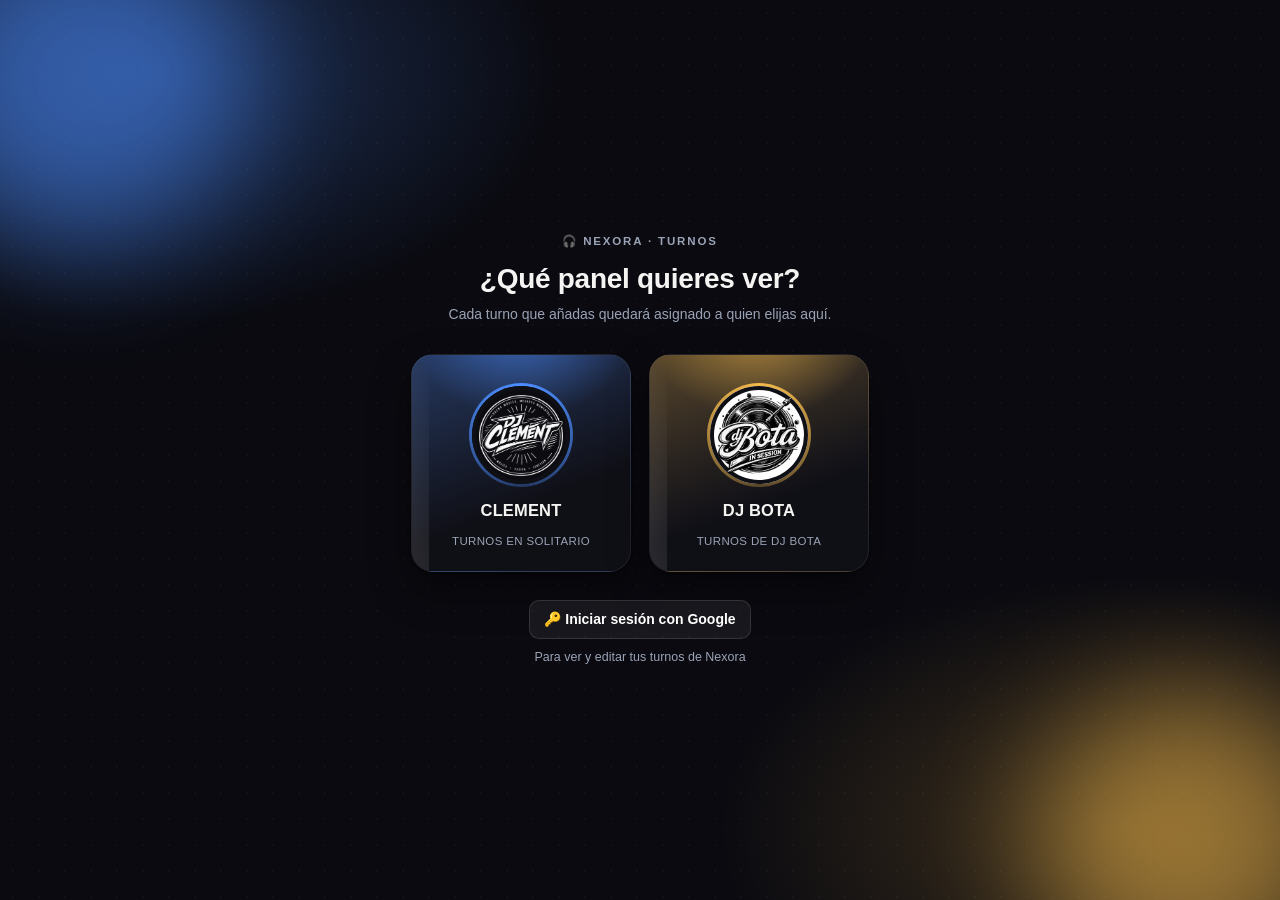
==== turnos/index.html @ 738a22ff "Añade la app de Turnos DJ (turnos/) sincronizada con Google Calendar PWA para Clement y DJ Bota que " ====
<!DOCTYPE html>
<html lang="es">
<head>
<meta charset="UTF-8">
<meta name="viewport" content="width=device-width, initial-scale=1, viewport-fit=cover">
<meta name="theme-color" content="#F5F4F1" media="(prefers-color-scheme: light)">
<meta name="theme-color" content="#0B0B10" media="(prefers-color-scheme: dark)">
<meta name="mobile-web-app-capable" content="yes">
<meta name="apple-mobile-web-app-capable" content="yes">
<meta name="apple-mobile-web-app-status-bar-style" content="default">
<meta name="apple-mobile-web-app-title" content="Turnos DJ">
<meta name="description" content="Turnos, cachés e ingresos de Clement y DJ Bota, sincronizados con Google Calendar.">
<title>Turnos DJ</title>
<link rel="manifest" href="manifest.webmanifest">
<link rel="icon" type="image/png" sizes="192x192" href="icon-192.png">
<link rel="apple-touch-icon" href="apple-touch-icon.png">
<link rel="stylesheet" href="app.css">
<script src="https://accounts.google.com/gsi/client" async defer></script>
</head>
<body>

<!-- Pantalla de selección de panel -->
<div id="selector">
  <div class="blob a"></div><div class="blob b"></div>
  <div class="sel-box">
    <div class="eb">🎧 NEXORA · TURNOS</div>
    <h1>¿Qué panel quieres ver?</h1>
    <p>Cada turno que añadas quedará asignado a quien elijas aquí.</p>
    <div class="owners">
      <button class="owner" style="--oc:#4C8DFF" data-act="own" data-own="Clement">
        <span class="ring"><span class="in c"><img src="img/clement.png" alt="Logo DJ Clement"></span></span>
        <span class="nm">CLEMENT</span><span class="ro">Turnos en solitario</span>
      </button>
      <button class="owner" style="--oc:#F2B84B" data-act="own" data-own="DJ Bota">
        <span class="ring"><span class="in b"><img src="img/bota.png" alt="Logo DJ Bota"></span></span>
        <span class="nm">DJ BOTA</span><span class="ro">Turnos de DJ Bota</span>
      </button>
    </div>
    <div class="sel-foot" id="selFoot"></div>
  </div>
</div>

<!-- Panel -->
<div id="app"><div id="view"></div></div>
<button class="fab hidden" id="fab" data-act="add">＋ Añadir turno</button>

<!-- Formulario de turno -->
<div class="overlay" id="modal">
  <div class="modal">
    <h3 id="mTitle">Nuevo turno</h3>
    <p class="ms" id="mSub"></p>
    <form id="form" autocomplete="off">
      <div class="f"><label for="f_title">Título (el que verás en el calendario)</label><input id="f_title" required placeholder="DJ Torralba"></div>
      <div class="f"><label for="f_dj">DJ / pertenece a</label>
        <select id="f_dj"><option value="Clement">CLEMENT</option><option value="DJ Bota">DJ BOTA</option><option value="Two Generation's">TWO GENERATION'S (aparece en los dos)</option></select></div>
      <div class="r2">
        <div class="f"><label for="f_lugar">Lugar (ciudad/pueblo)</label><input id="f_lugar" required placeholder="Torralba"></div>
        <div class="f"><label for="f_local">Local / sala</label><input id="f_local" required placeholder="Sala Euforia"></div>
      </div>
      <div class="r2">
        <div class="f"><label for="f_date">Fecha</label><input id="f_date" type="date" required></div>
        <div class="f"><label for="f_cache">Caché (€)</label><input id="f_cache" type="number" min="0" step="any" inputmode="decimal" required placeholder="200"></div>
      </div>
      <div class="r2">
        <div class="f"><label for="f_start">Hora inicio</label><input id="f_start" type="time" required></div>
        <div class="f"><label for="f_end">Hora fin</label><input id="f_end" type="time" required></div>
      </div>
      <div class="f"><label for="f_llevar">Qué llevar</label><input id="f_llevar" placeholder="Cascos y USB"></div>
      <div class="ferr" id="ferr"></div>
      <div class="mact">
        <button type="button" class="btn" data-act="closeModal">Cancelar</button>
        <button type="submit" class="btn primary" id="fSave">Guardar turno</button>
      </div>
    </form>
  </div>
</div>

<!-- Hojas (ajustes / elegir calendario) -->
<div class="overlay" id="sheet"><div class="modal" id="sheetBody"></div></div>

<div id="toast"></div>
<script src="app.js"></script>
</body>
</html>
---- turnos/app.css ----
/* Turnos DJ — estilos */
:root{
  --bg:#F5F4F1; --card:#FFFFFF; --card2:#FAF9F6; --text:#1B1A18; --text2:#6E6A61; --text3:#A09B90;
  --sep:#E4E1DA; --shadow:0 1px 2px rgba(20,18,14,.05),0 8px 24px rgba(20,18,14,.06);
  --clement:#2563EB; --bota:#B4790F; --tg:#1E8A6E;
  --accent:#2563EB; --accent-ink:#fff;
  --money:#B4790F; --money-bg:#FBF1DD; --danger:#C4432F; --ok:#1E8A6E;
  --nav:rgba(245,244,241,.85);
  --r:18px; --r-sm:12px;
  --safe-t:env(safe-area-inset-top,0px); --safe-b:env(safe-area-inset-bottom,0px);
  --font:-apple-system,BlinkMacSystemFont,"SF Pro Text","Segoe UI",Inter,Roboto,"Helvetica Neue",Arial,sans-serif;
  --font-d:-apple-system,BlinkMacSystemFont,"SF Pro Display","Segoe UI",Inter,Roboto,"Helvetica Neue",Arial,sans-serif;
  color-scheme:light;
}
@media (prefers-color-scheme:dark){
  :root{
    --bg:#0B0B10; --card:#15151D; --card2:#1B1B25; --text:#F1EFEE; --text2:#9591A6; --text3:#6C6A78;
    --sep:#2A2A36; --shadow:0 1px 2px rgba(0,0,0,.4),0 12px 32px rgba(0,0,0,.45);
    --clement:#4C8DFF; --bota:#F2B84B; --tg:#4FD6A8;
    --accent:#4C8DFF; --accent-ink:#0B0B10;
    --money:#F2B84B; --money-bg:#2A230F; --danger:#F0685A; --ok:#4FD6A8;
    --nav:rgba(11,11,16,.85); color-scheme:dark;
  }
}
*{box-sizing:border-box;-webkit-tap-highlight-color:transparent}
html,body{margin:0;background:var(--bg);color:var(--text);font-family:var(--font);font-size:16px;line-height:1.35;-webkit-font-smoothing:antialiased;-webkit-text-size-adjust:100%}
body{min-height:100vh;min-height:100dvh;overscroll-behavior-y:none}
button{font:inherit;color:inherit;border:0;background:none;padding:0;cursor:pointer}
input,select,textarea{font:inherit;color:var(--text)}
h1,h2,h3,h4{font-family:var(--font-d);margin:0}
.hidden{display:none!important}
:focus-visible{outline:2px solid var(--accent);outline-offset:2px}

#app{max-width:760px;margin:0 auto;padding:calc(var(--safe-t) + 16px) 16px calc(120px + var(--safe-b))}
.view{animation:viewIn .3s cubic-bezier(.2,.8,.2,1)}
@keyframes viewIn{from{opacity:0;transform:translateY(8px)}to{opacity:1;transform:none}}

/* ───── Cabecera ───── */
.head{display:flex;align-items:flex-start;justify-content:space-between;gap:12px;flex-wrap:wrap;margin:4px 0 20px}
.head .ttl{display:flex;align-items:center;gap:12px;min-width:0}
.head .badge{width:44px;height:44px;border-radius:50%;flex:none;overflow:hidden;display:flex;align-items:center;justify-content:center;
  border:2px solid var(--accent);padding:4px;background:#fff}
.head .badge.clement{background:#0B0B10}
.head .badge img{width:100%;height:100%;object-fit:contain}
.head h1{font-size:26px;font-weight:800;letter-spacing:-.4px;line-height:1.1}
.head .sub{font-size:13px;color:var(--text2);margin-top:2px}
.head .tools{display:flex;align-items:center;gap:8px;flex-wrap:wrap}
.pill{display:inline-flex;align-items:center;gap:8px;background:var(--card);border:1px solid var(--sep);border-radius:999px;padding:7px 13px;font-size:13px;color:var(--text2);box-shadow:var(--shadow);white-space:nowrap}
.pill.btn{cursor:pointer;color:var(--text);font-weight:600}
.pill.btn:hover{border-color:var(--accent)}
.dot{width:8px;height:8px;border-radius:50%;background:var(--text3);flex:none}
[data-s=ok] .dot{background:var(--ok)}
[data-s=syncing] .dot,[data-s=pending] .dot{background:var(--money);animation:pulse 1s ease-in-out infinite}
[data-s=error] .dot,[data-s=reauth] .dot,[data-s=nocal] .dot{background:var(--danger)}
@keyframes pulse{50%{opacity:.3}}

/* ───── Aviso de conexión ───── */
.connect{display:flex;align-items:center;justify-content:space-between;gap:14px;flex-wrap:wrap;background:var(--card);border:1px dashed var(--accent);border-radius:var(--r);padding:16px 18px;margin-bottom:20px}
.connect b{display:block;font-size:15px;margin-bottom:2px}
.connect span{font-size:13px;color:var(--text2)}
.warn{background:var(--money-bg);color:var(--money);border-radius:var(--r-sm);padding:10px 14px;font-size:13px;margin-bottom:16px}

/* ───── Botones ───── */
.btn{border:1px solid var(--sep);background:var(--card2);color:var(--text);padding:9px 14px;border-radius:10px;font-size:14px;font-weight:600}
.btn:hover{border-color:var(--accent)}
.btn.primary{background:var(--accent);color:var(--accent-ink);border-color:var(--accent)}
.btn.primary:hover{filter:brightness(1.06)}
.btn.small{padding:6px 10px;font-size:12.5px}
.btn.icon{padding:8px 10px}
.btn.danger:hover{border-color:var(--danger);color:var(--danger)}
.btn:disabled{opacity:.5;cursor:default}
.fab{position:fixed;right:max(18px,calc(50% - 362px));bottom:calc(20px + var(--safe-b));background:var(--accent);color:var(--accent-ink);border-radius:999px;padding:14px 20px;font-size:15px;font-weight:700;box-shadow:0 10px 24px color-mix(in srgb,var(--accent) 45%,transparent);display:flex;align-items:center;gap:8px;z-index:20}

/* ───── Estadísticas ───── */
.stats{display:grid;grid-template-columns:repeat(3,1fr);gap:10px;margin-bottom:20px}
@media (max-width:560px){.stats{grid-template-columns:repeat(2,1fr)}}
.stat{background:var(--card);border:1px solid var(--sep);border-radius:var(--r);padding:14px 15px;box-shadow:var(--shadow)}
.stat .l{font-size:12.5px;color:var(--text2);margin-bottom:5px}
.stat .v{font-size:22px;font-weight:800;font-family:var(--font-d);letter-spacing:-.3px}
.stat.money .v{color:var(--money)}

/* ───── Próximo turno ───── */
.hero{position:relative;overflow:hidden;background:var(--card2);border:1px solid var(--sep);border-radius:20px;padding:18px 20px;margin-bottom:8px;box-shadow:var(--shadow)}
.hero::before{content:"";position:absolute;inset:0;background:radial-gradient(520px 180px at 92% -25%,color-mix(in srgb,var(--accent) 24%,transparent),transparent 62%);pointer-events:none}
.hero>*{position:relative}
.hero .eyebrow{font-size:12px;font-weight:700;letter-spacing:.06em;color:var(--text2);margin-bottom:6px}
.hero h2{font-size:21px;margin-bottom:10px}
.hero .meta{display:flex;flex-wrap:wrap;gap:8px 14px;font-size:14px;color:var(--text2)}
.hero .meta b{color:var(--text)}
.hero.empty{color:var(--text2);font-size:14px}

/* ───── Secciones ───── */
.sec{display:flex;align-items:center;justify-content:space-between;margin:26px 2px 10px}
.sec h3{font-size:14px;font-weight:700;color:var(--text2)}
.sec .n{font-size:13px;color:var(--text3)}
.empty-box{text-align:center;padding:28px 18px;color:var(--text2);font-size:14px;background:var(--card);border:1px dashed var(--sep);border-radius:var(--r)}

/* ───── Tarjeta de turno ───── */
.turno{display:flex;gap:14px;align-items:flex-start;justify-content:space-between;flex-wrap:wrap;background:var(--card);border:1px solid var(--sep);border-radius:var(--r);padding:14px 15px;margin-bottom:9px;box-shadow:var(--shadow)}
.turno.past{opacity:.62}
.turno.sm{padding:11px 12px;margin-bottom:7px}
.turno .l{display:flex;gap:13px;min-width:0;flex:1}
.date{flex:none;width:56px;text-align:center;background:var(--card2);border:1px solid var(--sep);border-radius:11px;padding:6px 3px}
.date .w{font-size:10.5px;color:var(--text2);text-transform:uppercase;letter-spacing:.04em}
.date .d{font-size:19px;font-weight:800;font-family:var(--font-d);line-height:1.1}
.date .m{font-size:10.5px;color:var(--text2);text-transform:uppercase}
.turno h4{font-size:15.5px;font-weight:700;margin-bottom:2px}
.turno .where{font-size:13.5px;color:var(--text2);margin-bottom:6px}
.chips{display:flex;flex-wrap:wrap;gap:6px}
.chip{background:var(--card2);border:1px solid var(--sep);border-radius:7px;padding:3px 8px;font-size:12.5px;color:var(--text2)}
.chip.cache{background:var(--money-bg);color:var(--money);border-color:transparent;font-weight:700}
.chip.tg{color:var(--tg);border-color:color-mix(in srgb,var(--tg) 45%,transparent)}
.chip.warn{color:var(--danger);border-color:color-mix(in srgb,var(--danger) 45%,transparent)}
.chip.wait{color:var(--money)}
.turno .act{display:flex;gap:6px;flex:none}

/* ───── Ingresos por mes ───── */
.card{background:var(--card);border:1px solid var(--sep);border-radius:var(--r);padding:16px;box-shadow:var(--shadow)}
.legend{display:flex;gap:16px;flex-wrap:wrap;font-size:12px;color:var(--text2);margin-bottom:10px}
.legend i{display:inline-block;width:8px;height:8px;border-radius:2px;margin-right:5px}
.thism{display:flex;justify-content:space-between;gap:10px;flex-wrap:wrap;align-items:baseline;padding:2px 0 12px;border-bottom:1px solid var(--sep);margin-bottom:4px}
.thism b{font-size:22px;font-family:var(--font-d);color:var(--money)}
.thism span{font-size:12.5px;color:var(--text2)}
.mrow{display:flex;align-items:center;gap:12px;padding:9px 0;border-bottom:1px solid var(--sep)}
.mrow:last-child{border-bottom:0}
.mrow .ml{width:118px;flex:none;font-size:13px;color:var(--text2)}
.mrow.cur .ml{color:var(--text);font-weight:700}
.mrow .bar{flex:1;height:11px;border-radius:6px;background:var(--card2);overflow:hidden;display:flex;min-width:40px}
.mrow .bar i{display:block;height:100%}
.mrow .bar .c{background:var(--ok)}
.mrow .bar .p{background:var(--money)}
.mrow .mt{width:76px;flex:none;text-align:right;font-weight:800;font-size:13.5px;font-family:var(--font-d)}

/* ───── Calendario ───── */
.cal-h{display:flex;align-items:center;justify-content:space-between;margin-bottom:12px}
.cal-h h3{font-size:16px}
.cal-h .nav{display:flex;gap:6px}
.grid{display:grid;grid-template-columns:repeat(7,1fr);gap:4px}
.dow{text-align:center;font-size:11px;color:var(--text3);padding:3px 0;text-transform:uppercase}
.day{position:relative;aspect-ratio:1;border-radius:10px;border:1px solid transparent;background:var(--card2);display:flex;flex-direction:column;align-items:center;justify-content:center;gap:1px;font-size:13.5px}
.day.out{opacity:.28}
.day.today{border-color:var(--accent);font-weight:800}
.day.has{background:color-mix(in srgb,var(--accent) 16%,var(--card2));border-color:color-mix(in srgb,var(--accent) 40%,transparent);font-weight:800}
.day.sel{background:var(--accent)!important;color:var(--accent-ink);border-color:var(--accent)}
.day .c{font-size:9.5px;font-weight:800;color:var(--accent);line-height:1}
.day.sel .c{color:var(--accent-ink)}
.detail{margin-top:16px;padding-top:14px;border-top:1px dashed var(--sep)}
.detail h4{font-size:14.5px;margin-bottom:10px}
.quick{display:flex;gap:8px;flex-wrap:wrap;margin-top:8px}

/* ───── Selector de panel ───── */
#selector{position:fixed;inset:0;z-index:80;display:flex;flex-direction:column;align-items:center;justify-content:center;padding:calc(var(--safe-t) + 24px) 24px calc(var(--safe-b) + 24px);overflow:hidden auto;
  background:radial-gradient(680px 420px at 12% 8%,rgba(76,141,255,.30),transparent 60%),radial-gradient(680px 420px at 88% 92%,rgba(242,184,75,.24),transparent 60%),#0A0A10;color:#F5F4F2}
#selector::before{content:"";position:absolute;inset:0;pointer-events:none;opacity:.5;background-image:radial-gradient(rgba(255,255,255,.06) 1px,transparent 1px);background-size:26px 26px}
.blob{position:absolute;border-radius:50%;filter:blur(60px);opacity:.5;pointer-events:none}
.blob.a{width:340px;height:340px;background:#4C8DFF;top:-90px;left:-90px;animation:float 14s ease-in-out infinite}
.blob.b{width:300px;height:300px;background:#F2B84B;bottom:-90px;right:-60px;animation:float 16s ease-in-out infinite reverse}
@keyframes float{50%{transform:translate(24px,-18px)}}
@keyframes fadeUp{from{opacity:0;transform:translateY(16px)}to{opacity:1;transform:none}}
@keyframes shine{from{transform:translateX(-120%) rotate(8deg)}to{transform:translateX(220%) rotate(8deg)}}
.sel-box{position:relative;z-index:1;width:100%;max-width:640px;text-align:center}
.sel-box .eb{font-size:11.5px;letter-spacing:.16em;color:#9AA3B5;font-weight:700;margin-bottom:10px;animation:fadeUp .5s ease both}
.sel-box h1{font-size:28px;letter-spacing:-.01em;margin-bottom:8px;animation:fadeUp .5s ease both .05s}
.sel-box p{color:#9AA3B5;font-size:14px;margin:0 0 30px;animation:fadeUp .5s ease both .1s}
.owners{display:flex;gap:18px;justify-content:center}
.owner{position:relative;overflow:hidden;display:flex;flex-direction:column;align-items:center;gap:12px;width:220px;padding:28px 18px 22px;border-radius:22px;border:1px solid rgba(255,255,255,.08);cursor:pointer;
  background:linear-gradient(160deg,color-mix(in srgb,var(--oc) 30%,#14141C) 0%,#0F0F16 65%);box-shadow:0 1px 2px rgba(0,0,0,.4),0 18px 40px rgba(0,0,0,.45);animation:fadeUp .55s ease both;transition:transform .22s ease,box-shadow .22s ease,border-color .22s ease;color:inherit}
.owner:nth-child(1){animation-delay:.12s}.owner:nth-child(2){animation-delay:.2s}
.owner::before{content:"";position:absolute;inset:0;background:radial-gradient(160px 120px at 50% -10%,color-mix(in srgb,var(--oc) 55%,transparent),transparent 70%);pointer-events:none}
.owner::after{content:"";position:absolute;top:0;bottom:0;width:60%;background:linear-gradient(75deg,transparent,rgba(255,255,255,.14),transparent);transform:translateX(-120%);pointer-events:none}
.owner:hover,.owner:focus-visible{transform:translateY(-6px) scale(1.02);border-color:color-mix(in srgb,var(--oc) 60%,transparent);box-shadow:0 24px 50px rgba(0,0,0,.55),0 0 0 1px color-mix(in srgb,var(--oc) 40%,transparent)}
.owner:hover::after{animation:shine 1s ease forwards}
.owner:active{transform:translateY(-2px) scale(.99)}
.ring{position:relative;width:104px;height:104px;border-radius:50%;padding:3px;background:conic-gradient(from 0deg,var(--oc),color-mix(in srgb,var(--oc) 30%,transparent),var(--oc))}
.ring .in{width:100%;height:100%;border-radius:50%;padding:7px;box-shadow:inset 0 0 0 4px #0F0F16;display:flex;align-items:center;justify-content:center;overflow:hidden}
.ring .in.c{background:#0B0B10}.ring .in.b{background:#fff}
.ring img{width:100%;height:100%;object-fit:contain}
.owner .nm{font-family:var(--font-d);font-size:16.5px;font-weight:800;letter-spacing:.01em;position:relative}
.owner .ro{font-size:11.5px;color:#9AA3B5;letter-spacing:.03em;text-transform:uppercase;position:relative}
.sel-foot{margin-top:28px;display:flex;flex-direction:column;align-items:center;gap:10px;animation:fadeUp .6s ease both .3s}
.sel-foot .pill{background:rgba(255,255,255,.06);border-color:rgba(255,255,255,.12);color:#C9CEDA;box-shadow:none}
.sel-foot .pill.btn{color:#fff}
@media (max-width:520px){.owners{gap:12px}.owner{width:calc(50% - 6px);padding:22px 10px 18px}.ring{width:84px;height:84px}}

/* ───── Modal / hojas ───── */
.overlay{position:fixed;inset:0;background:rgba(10,9,7,.55);display:none;align-items:flex-start;justify-content:center;padding:5vh 14px;overflow-y:auto;z-index:90}
.overlay.show{display:flex}
.modal{background:var(--card);border:1px solid var(--sep);border-radius:18px;width:100%;max-width:460px;padding:20px;box-shadow:var(--shadow-lg,0 20px 60px rgba(0,0,0,.4))}
.modal h3{font-size:18px;margin-bottom:4px}
.modal .ms{font-size:12.5px;color:var(--text2);margin:0 0 14px}
.f{margin-bottom:12px}
.f label{display:block;font-size:12.5px;font-weight:600;color:var(--text2);margin-bottom:5px}
.f input,.f select{width:100%;background:var(--card2);border:1px solid var(--sep);border-radius:10px;padding:10px 11px;font-size:15px}
.f input:focus,.f select:focus{outline:2px solid var(--accent);outline-offset:1px;border-color:var(--accent)}
.r2{display:grid;grid-template-columns:1fr 1fr;gap:10px}
.mact{display:flex;gap:8px;margin-top:16px}
.mact .btn{flex:1;padding:11px}
.ferr{font-size:12.5px;color:var(--danger);margin-top:6px;display:none}
.ferr.show{display:block}
.list-pick{display:flex;flex-direction:column;gap:8px;margin:12px 0}
.list-pick .btn{text-align:left}
.kv{display:flex;justify-content:space-between;gap:10px;padding:8px 0;border-bottom:1px solid var(--sep);font-size:14px}
.kv span:first-child{color:var(--text2)}
.note{font-size:12.5px;color:var(--text2);line-height:1.45;margin:10px 0}

/* ───── Toast ───── */
#toast{position:fixed;left:50%;bottom:calc(88px + var(--safe-b));transform:translate(-50%,20px);background:#1B1A18;color:#fff;font-size:14px;padding:10px 16px;border-radius:12px;opacity:0;pointer-events:none;transition:.25s;z-index:120;max-width:90vw;text-align:center}
#toast.show{opacity:1;transform:translate(-50%,0)}
@media (prefers-reduced-motion:reduce){*{animation:none!important;transition:none!important}}
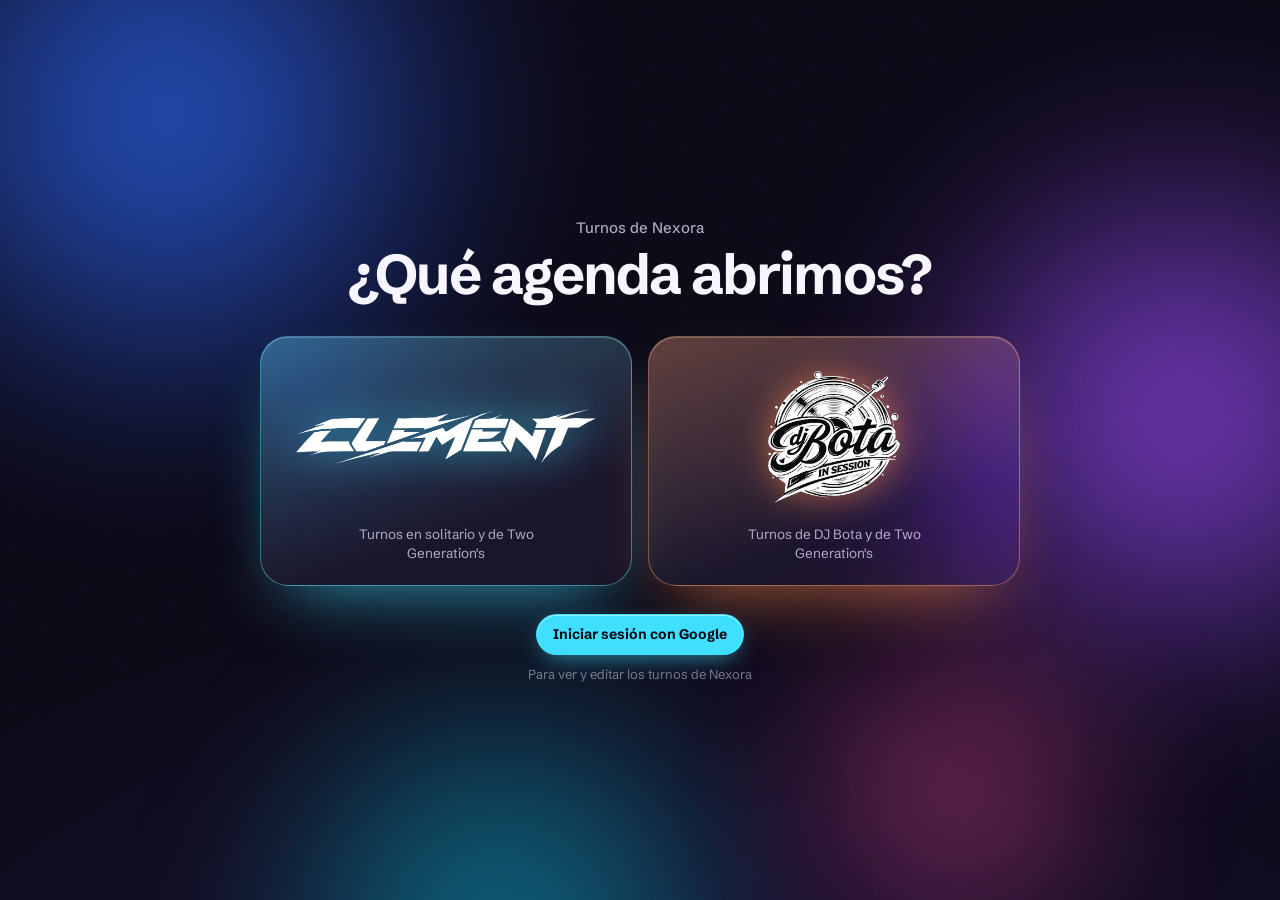
==== commit 0c9f217b: "Turnos DJ: nuevo panel «Liquid Glass» y logo de CLEMENT - Nuevo logo de CLEMENT (wordmark) en el sel" ====
--- a/turnos/index.html
+++ b/turnos/index.html
@@ -3,70 +3,75 @@
 <head>
 <meta charset="UTF-8">
 <meta name="viewport" content="width=device-width, initial-scale=1, viewport-fit=cover">
-<meta name="theme-color" content="#F5F4F1" media="(prefers-color-scheme: light)">
-<meta name="theme-color" content="#0B0B10" media="(prefers-color-scheme: dark)">
+<meta name="theme-color" content="#0D0A18">
+<meta name="color-scheme" content="dark">
 <meta name="mobile-web-app-capable" content="yes">
 <meta name="apple-mobile-web-app-capable" content="yes">
-<meta name="apple-mobile-web-app-status-bar-style" content="default">
+<meta name="apple-mobile-web-app-status-bar-style" content="black-translucent">
 <meta name="apple-mobile-web-app-title" content="Turnos DJ">
-<meta name="description" content="Turnos, cachés e ingresos de Clement y DJ Bota, sincronizados con Google Calendar.">
+<meta name="description" content="Turnos, cachés e ingresos de CLEMENT y DJ Bota, sincronizados con Google Calendar.">
 <title>Turnos DJ</title>
 <link rel="manifest" href="manifest.webmanifest">
 <link rel="icon" type="image/png" sizes="192x192" href="icon-192.png">
 <link rel="apple-touch-icon" href="apple-touch-icon.png">
+<link rel="preconnect" href="https://fonts.googleapis.com">
+<link rel="preconnect" href="https://fonts.gstatic.com" crossorigin>
+<link rel="stylesheet" href="https://fonts.googleapis.com/css2?family=Big+Shoulders+Display:wght@700;800;900&family=Schibsted+Grotesk:wght@400;500;600;700&display=swap">
 <link rel="stylesheet" href="app.css">
 <script src="https://accounts.google.com/gsi/client" async defer></script>
 </head>
 <body>
 
-<!-- Pantalla de selección de panel -->
+<!-- Pantalla de selección de agenda -->
 <div id="selector">
-  <div class="blob a"></div><div class="blob b"></div>
-  <div class="sel-box">
-    <div class="eb">🎧 NEXORA · TURNOS</div>
-    <h1>¿Qué panel quieres ver?</h1>
-    <p>Cada turno que añadas quedará asignado a quien elijas aquí.</p>
+    <div class="sel-box">
+    <p class="sel-kicker">Turnos de Nexora</p>
+    <h1>¿Qué agenda abrimos?</h1>
     <div class="owners">
-      <button class="owner" style="--oc:#4C8DFF" data-act="own" data-own="Clement">
-        <span class="ring"><span class="in c"><img src="img/clement.png" alt="Logo DJ Clement"></span></span>
-        <span class="nm">CLEMENT</span><span class="ro">Turnos en solitario</span>
+      <button class="owner o-clement" style="--oc:var(--clement)" data-act="own" data-own="Clement" aria-label="Abrir la agenda de CLEMENT">
+        <span class="owner-art"><img class="wordmark" src="img/clement.png" alt="CLEMENT"><i class="slash" aria-hidden="true"></i></span>
+        <span class="ro">Turnos en solitario y de Two Generation's</span>
       </button>
-      <button class="owner" style="--oc:#F2B84B" data-act="own" data-own="DJ Bota">
-        <span class="ring"><span class="in b"><img src="img/bota.png" alt="Logo DJ Bota"></span></span>
-        <span class="nm">DJ BOTA</span><span class="ro">Turnos de DJ Bota</span>
+      <button class="owner o-bota" style="--oc:var(--bota)" data-act="own" data-own="DJ Bota" aria-label="Abrir la agenda de DJ Bota">
+        <span class="owner-art"><img class="disc" src="img/bota.png" alt="DJ Bota"></span>
+        <span class="ro">Turnos de DJ Bota y de Two Generation's</span>
       </button>
     </div>
     <div class="sel-foot" id="selFoot"></div>
   </div>
 </div>
 
+<!-- Luces de fondo (se ven a través del cristal) -->
+<div class="bg" aria-hidden="true"><i class="orb o1"></i><i class="orb o2"></i><i class="orb o3"></i><i class="orb o4"></i></div>
+
 <!-- Panel -->
-<div id="app"><div id="view"></div></div>
-<button class="fab hidden" id="fab" data-act="add">＋ Añadir turno</button>
+<main id="app"><div id="view"></div></main>
+<nav class="glass dock hidden" id="dock" aria-label="Secciones del panel"></nav>
 
 <!-- Formulario de turno -->
-<div class="overlay" id="modal">
-  <div class="modal">
+<div class="overlay" id="modal" aria-hidden="true">
+  <div class="modal" role="dialog" aria-modal="true" aria-labelledby="mTitle">
+    <span class="grab" aria-hidden="true"></span>
     <h3 id="mTitle">Nuevo turno</h3>
     <p class="ms" id="mSub"></p>
     <form id="form" autocomplete="off">
       <div class="f"><label for="f_title">Título (el que verás en el calendario)</label><input id="f_title" required placeholder="DJ Torralba"></div>
-      <div class="f"><label for="f_dj">DJ / pertenece a</label>
-        <select id="f_dj"><option value="Clement">CLEMENT</option><option value="DJ Bota">DJ BOTA</option><option value="Two Generation's">TWO GENERATION'S (aparece en los dos)</option></select></div>
+      <div class="f"><label for="f_dj">De quién es</label>
+        <select id="f_dj"><option value="Clement">CLEMENT</option><option value="DJ Bota">DJ BOTA</option><option value="Two Generation's">TWO GENERATION'S (sale en las dos agendas)</option></select></div>
       <div class="r2">
-        <div class="f"><label for="f_lugar">Lugar (ciudad/pueblo)</label><input id="f_lugar" required placeholder="Torralba"></div>
-        <div class="f"><label for="f_local">Local / sala</label><input id="f_local" required placeholder="Sala Euforia"></div>
+        <div class="f"><label for="f_lugar">Pueblo o ciudad</label><input id="f_lugar" required placeholder="Torralba"></div>
+        <div class="f"><label for="f_local">Local o sala</label><input id="f_local" required placeholder="Sala Euforia"></div>
       </div>
       <div class="r2">
         <div class="f"><label for="f_date">Fecha</label><input id="f_date" type="date" required></div>
         <div class="f"><label for="f_cache">Caché (€)</label><input id="f_cache" type="number" min="0" step="any" inputmode="decimal" required placeholder="200"></div>
       </div>
       <div class="r2">
-        <div class="f"><label for="f_start">Hora inicio</label><input id="f_start" type="time" required></div>
-        <div class="f"><label for="f_end">Hora fin</label><input id="f_end" type="time" required></div>
+        <div class="f"><label for="f_start">Empieza</label><input id="f_start" type="time" required></div>
+        <div class="f"><label for="f_end">Termina</label><input id="f_end" type="time" required></div>
       </div>
       <div class="f"><label for="f_llevar">Qué llevar</label><input id="f_llevar" placeholder="Cascos y USB"></div>
-      <div class="ferr" id="ferr"></div>
+      <div class="ferr" id="ferr" role="alert"></div>
       <div class="mact">
         <button type="button" class="btn" data-act="closeModal">Cancelar</button>
         <button type="submit" class="btn primary" id="fSave">Guardar turno</button>
@@ -76,9 +81,9 @@
 </div>
 
 <!-- Hojas (ajustes / elegir calendario) -->
-<div class="overlay" id="sheet"><div class="modal" id="sheetBody"></div></div>
+<div class="overlay" id="sheet" aria-hidden="true"><div class="modal" role="dialog" aria-modal="true"><span class="grab" aria-hidden="true"></span><div id="sheetBody"></div></div></div>
 
-<div id="toast"></div>
+<div id="toast" role="status" aria-live="polite"></div>
 <script src="app.js"></script>
 </body>
 </html>
--- a/turnos/app.css
+++ b/turnos/app.css
@@ -1,209 +1,432 @@
-/* Turnos DJ — estilos */
+/* Turnos DJ — panel «Liquid Glass»
+   Paneles de cristal esmerilado sobre luces de sala en movimiento. Cada DJ tiene su
+   iluminación: CLEMENT en láser cian y violeta, DJ Bota en naranja y magenta. */
 :root{
-  --bg:#F5F4F1; --card:#FFFFFF; --card2:#FAF9F6; --text:#1B1A18; --text2:#6E6A61; --text3:#A09B90;
-  --sep:#E4E1DA; --shadow:0 1px 2px rgba(20,18,14,.05),0 8px 24px rgba(20,18,14,.06);
-  --clement:#2563EB; --bota:#B4790F; --tg:#1E8A6E;
-  --accent:#2563EB; --accent-ink:#fff;
-  --money:#B4790F; --money-bg:#FBF1DD; --danger:#C4432F; --ok:#1E8A6E;
-  --nav:rgba(245,244,241,.85);
-  --r:18px; --r-sm:12px;
+  --stage:#0D0A18;
+  --glass:rgba(255,255,255,.075);
+  --glass-2:rgba(255,255,255,.12);
+  --glass-hi:rgba(255,255,255,.22);
+  --edge:rgba(255,255,255,.14);
+  --edge-2:rgba(255,255,255,.26);
+  --text:#F7F5FF; --text2:rgba(236,232,255,.72); --text3:rgba(236,232,255,.48);
+  --clement:#3FE0FF; --bota:#FF8A4C; --tg:#6BF2B5;
+  --money:#FFD35C; --danger:#FF6B86; --ok:#6BF2B5;
+  --accent:var(--clement); --accent-ink:#0B0816;
+  --l1:#2E6BFF; --l2:#9B4DFF; --l3:#00C2D6; --l4:#FF4FA3;
+  --r-xl:28px; --r:22px; --r-sm:14px;
+  --blur:blur(26px) saturate(170%);
   --safe-t:env(safe-area-inset-top,0px); --safe-b:env(safe-area-inset-bottom,0px);
-  --font:-apple-system,BlinkMacSystemFont,"SF Pro Text","Segoe UI",Inter,Roboto,"Helvetica Neue",Arial,sans-serif;
-  --font-d:-apple-system,BlinkMacSystemFont,"SF Pro Display","Segoe UI",Inter,Roboto,"Helvetica Neue",Arial,sans-serif;
-  color-scheme:light;
-}
-@media (prefers-color-scheme:dark){
-  :root{
-    --bg:#0B0B10; --card:#15151D; --card2:#1B1B25; --text:#F1EFEE; --text2:#9591A6; --text3:#6C6A78;
-    --sep:#2A2A36; --shadow:0 1px 2px rgba(0,0,0,.4),0 12px 32px rgba(0,0,0,.45);
-    --clement:#4C8DFF; --bota:#F2B84B; --tg:#4FD6A8;
-    --accent:#4C8DFF; --accent-ink:#0B0B10;
-    --money:#F2B84B; --money-bg:#2A230F; --danger:#F0685A; --ok:#4FD6A8;
-    --nav:rgba(11,11,16,.85); color-scheme:dark;
-  }
-}
+  --font:"Schibsted Grotesk",-apple-system,BlinkMacSystemFont,"Segoe UI",Roboto,Arial,sans-serif;
+  --font-d:"Big Shoulders Display","Arial Narrow",Impact,sans-serif;
+  --ease-out:cubic-bezier(.16,1,.3,1);
+  --spring:cubic-bezier(.34,1.56,.64,1);
+  color-scheme:dark;
+}
+html[data-owner="DJ Bota"]{--l1:#FF6A2B;--l2:#D9327A;--l3:#FFB13B;--l4:#7A3DFF}
 *{box-sizing:border-box;-webkit-tap-highlight-color:transparent}
-html,body{margin:0;background:var(--bg);color:var(--text);font-family:var(--font);font-size:16px;line-height:1.35;-webkit-font-smoothing:antialiased;-webkit-text-size-adjust:100%}
+html{background:var(--stage)}
+html,body{margin:0;color:var(--text);font-family:var(--font);font-size:16px;line-height:1.4;-webkit-font-smoothing:antialiased;-webkit-text-size-adjust:100%}
 body{min-height:100vh;min-height:100dvh;overscroll-behavior-y:none}
 button{font:inherit;color:inherit;border:0;background:none;padding:0;cursor:pointer}
 input,select,textarea{font:inherit;color:var(--text)}
-h1,h2,h3,h4{font-family:var(--font-d);margin:0}
+h1,h2,h3,h4{margin:0}
+svg{width:18px;height:18px;fill:none;stroke:currentColor;stroke-width:2;stroke-linecap:round;stroke-linejoin:round;flex:none}
 .hidden{display:none!important}
-:focus-visible{outline:2px solid var(--accent);outline-offset:2px}
-
-#app{max-width:760px;margin:0 auto;padding:calc(var(--safe-t) + 16px) 16px calc(120px + var(--safe-b))}
-.view{animation:viewIn .3s cubic-bezier(.2,.8,.2,1)}
-@keyframes viewIn{from{opacity:0;transform:translateY(8px)}to{opacity:1;transform:none}}
-
-/* ───── Cabecera ───── */
-.head{display:flex;align-items:flex-start;justify-content:space-between;gap:12px;flex-wrap:wrap;margin:4px 0 20px}
-.head .ttl{display:flex;align-items:center;gap:12px;min-width:0}
-.head .badge{width:44px;height:44px;border-radius:50%;flex:none;overflow:hidden;display:flex;align-items:center;justify-content:center;
-  border:2px solid var(--accent);padding:4px;background:#fff}
-.head .badge.clement{background:#0B0B10}
-.head .badge img{width:100%;height:100%;object-fit:contain}
-.head h1{font-size:26px;font-weight:800;letter-spacing:-.4px;line-height:1.1}
-.head .sub{font-size:13px;color:var(--text2);margin-top:2px}
-.head .tools{display:flex;align-items:center;gap:8px;flex-wrap:wrap}
-.pill{display:inline-flex;align-items:center;gap:8px;background:var(--card);border:1px solid var(--sep);border-radius:999px;padding:7px 13px;font-size:13px;color:var(--text2);box-shadow:var(--shadow);white-space:nowrap}
-.pill.btn{cursor:pointer;color:var(--text);font-weight:600}
-.pill.btn:hover{border-color:var(--accent)}
-.dot{width:8px;height:8px;border-radius:50%;background:var(--text3);flex:none}
-[data-s=ok] .dot{background:var(--ok)}
-[data-s=syncing] .dot,[data-s=pending] .dot{background:var(--money);animation:pulse 1s ease-in-out infinite}
-[data-s=error] .dot,[data-s=reauth] .dot,[data-s=nocal] .dot{background:var(--danger)}
-@keyframes pulse{50%{opacity:.3}}
-
-/* ───── Aviso de conexión ───── */
-.connect{display:flex;align-items:center;justify-content:space-between;gap:14px;flex-wrap:wrap;background:var(--card);border:1px dashed var(--accent);border-radius:var(--r);padding:16px 18px;margin-bottom:20px}
+:focus-visible{outline:2px solid var(--accent);outline-offset:3px;border-radius:10px}
+
+/* ───── Luces de sala ───── */
+.bg{position:fixed;inset:0;z-index:-1;overflow:hidden;background:radial-gradient(120% 90% at 50% 120%,#1A1033 0%,var(--stage) 60%)}
+.orb{position:absolute;border-radius:50%;filter:blur(70px);opacity:.75;will-change:transform;transition:background 1.2s}
+.o1{width:62vmax;height:62vmax;left:-18vmax;top:-22vmax;background:radial-gradient(circle,var(--l1),transparent 65%);animation:drift1 26s ease-in-out infinite}
+.o2{width:55vmax;height:55vmax;right:-20vmax;top:5vmax;background:radial-gradient(circle,var(--l2),transparent 65%);animation:drift2 31s ease-in-out infinite}
+.o3{width:48vmax;height:48vmax;left:15vmax;bottom:-26vmax;background:radial-gradient(circle,var(--l3),transparent 65%);opacity:.55;animation:drift3 23s ease-in-out infinite}
+.o4{width:34vmax;height:34vmax;right:8vmax;bottom:-8vmax;background:radial-gradient(circle,var(--l4),transparent 65%);opacity:.45;animation:drift1 37s ease-in-out infinite reverse}
+.bg::after{content:"";position:absolute;inset:0;opacity:.35;mix-blend-mode:overlay;
+  background-image:url("data:image/svg+xml,%3Csvg xmlns='http://www.w3.org/2000/svg' width='160' height='160'%3E%3Cfilter id='n'%3E%3CfeTurbulence type='fractalNoise' baseFrequency='.9' numOctaves='2' stitchTiles='stitch'/%3E%3C/filter%3E%3Crect width='100%25' height='100%25' filter='url(%23n)' opacity='.5'/%3E%3C/svg%3E")}
+@keyframes drift1{0%,100%{transform:translate(0,0) scale(1)}50%{transform:translate(12vmax,9vmax) scale(1.12)}}
+@keyframes drift2{0%,100%{transform:translate(0,0) scale(1)}50%{transform:translate(-10vmax,14vmax) scale(.9)}}
+@keyframes drift3{0%,100%{transform:translate(0,0)}50%{transform:translate(14vmax,-8vmax)}}
+
+/* ───── Cristal ───── */
+.glass{position:relative;isolation:isolate;background:linear-gradient(155deg,var(--glass-2) 0%,var(--glass) 45%,rgba(255,255,255,.04) 100%);
+  -webkit-backdrop-filter:var(--blur);backdrop-filter:var(--blur);border:1px solid var(--edge);border-radius:var(--r);
+  box-shadow:inset 0 1px 0 var(--glass-hi),inset 0 -1px 0 rgba(255,255,255,.04),0 24px 60px -24px rgba(0,0,0,.55)}
+/* Brillo que sigue al dedo o al ratón */
+.glass::before{content:"";position:absolute;inset:0;border-radius:inherit;pointer-events:none;z-index:-1;opacity:0;transition:opacity .35s;
+  background:radial-gradient(420px circle at var(--mx,50%) var(--my,0%),rgba(255,255,255,.13),transparent 45%)}
+.glass:hover::before{opacity:1}
+.lift{transition:transform .45s var(--spring),box-shadow .45s,border-color .3s}
+.lift:hover{transform:translateY(-5px);border-color:var(--edge-2);box-shadow:inset 0 1px 0 var(--glass-hi),0 34px 70px -26px rgba(0,0,0,.65)}
+
+/* ───── Estructura ───── */
+#app{max-width:1320px;margin:0 auto;padding:calc(var(--safe-t) + 14px) 16px calc(112px + var(--safe-b))}
+@media (min-width:1000px){#app{padding:calc(var(--safe-t) + 18px) 28px 40px 116px}}
+.board{display:grid;gap:16px;grid-template-columns:repeat(12,minmax(0,1fr))}
+.board > *{grid-column:1 / -1;min-width:0}
+@media (min-width:1000px){
+  .c-8{grid-column:span 8!important}.c-4{grid-column:span 4!important}
+  .c-5{grid-column:span 5!important}.c-3{grid-column:span 3!important}.c-7{grid-column:span 7!important}
+}
+@media (min-width:700px) and (max-width:999px){.c-half{grid-column:span 6!important}}
+/* En móvil y tablet primero lo urgente: el próximo turno y la semana */
+@media (max-width:999px){
+  .o-hello{order:0}.o-connect{order:1}.o-pass{order:2}.o-kpis{order:3}.o-week{order:4}.o-table{order:5}
+  .o-chart{order:6}.o-cal{order:7}.o-venues{order:8}.o-goal{order:9}
+}
+.o-goal{container-type:inline-size}
+@container (max-width:340px){.goal{flex-direction:column;text-align:center}.goal-t p{margin-bottom:10px}}
+.panel{padding:20px}
+.ph{display:flex;align-items:center;justify-content:space-between;gap:12px;flex-wrap:wrap;margin-bottom:16px}
+.ph h3{font-size:17px;font-weight:700;letter-spacing:-.01em}
+.ph p{margin:2px 0 0;font-size:13px;color:var(--text2)}
+.anchor{scroll-margin-top:90px}
+
+/* ───── Barra superior ───── */
+.topbar{position:sticky;top:calc(var(--safe-t) + 10px);z-index:30;display:flex;align-items:center;justify-content:space-between;gap:10px;padding:8px 8px 8px 10px;border-radius:999px;margin-bottom:22px}
+.who{display:flex;align-items:center;gap:10px;min-width:0;padding:4px 12px 4px 6px;border-radius:999px;transition:background .25s}
+.who:hover{background:rgba(255,255,255,.08)}
+.who .wm{height:26px;width:auto;filter:drop-shadow(0 0 12px color-mix(in srgb,var(--clement) 55%,transparent))}
+.who .disc{width:34px;height:34px;filter:invert(1);flex:none}
+.who .nm{font-family:var(--font-d);font-weight:900;font-size:24px;letter-spacing:.01em;line-height:1}
+.who .sw{color:var(--text3);display:flex}
+.who .sw svg{width:15px;height:15px}
+.tabs{display:none;gap:4px;padding:4px;border-radius:999px;background:rgba(0,0,0,.18);box-shadow:inset 0 1px 2px rgba(0,0,0,.25)}
+@media (min-width:1000px){.tabs{display:flex}}
+.tabs button{display:flex;align-items:center;gap:7px;padding:8px 15px;border-radius:999px;font-size:13.5px;font-weight:600;color:var(--text2);transition:color .25s,background .35s var(--ease-out),box-shadow .35s}
+.tabs button svg{width:15px;height:15px}
+.tabs button:hover{color:var(--text)}
+.tabs button.on{color:var(--text);background:rgba(255,255,255,.14);box-shadow:inset 0 1px 0 rgba(255,255,255,.25),0 4px 14px rgba(0,0,0,.25)}
+.tools{display:flex;align-items:center;gap:6px}
+.iconbtn{width:40px;height:40px;border-radius:50%;display:grid;place-items:center;background:rgba(255,255,255,.08);border:1px solid var(--edge);color:var(--text2);transition:color .2s,background .2s,transform .2s var(--spring)}
+.iconbtn:hover{color:var(--text);background:rgba(255,255,255,.14)}
+.iconbtn:active{transform:scale(.9)}
+.tools .addtop{display:none}
+@media (min-width:1000px){.tools .addtop{display:inline-flex}}
+
+/* Estado de sincronización: mini ecualizador */
+.sync{display:inline-flex;align-items:center;gap:9px;height:40px;padding:0 14px 0 13px;border-radius:999px;background:rgba(255,255,255,.08);border:1px solid var(--edge);font-size:13px;font-weight:600;color:var(--text2);white-space:nowrap;transition:background .2s}
+.sync:hover{background:rgba(255,255,255,.14)}
+.eq{display:flex;align-items:flex-end;gap:2px;height:14px}
+.eq i{width:3px;border-radius:2px;background:var(--text3);height:40%}
+.eq i:nth-child(2){height:75%}.eq i:nth-child(3){height:55%}
+[data-s=ok] .eq i{background:var(--ok)}
+[data-s=syncing] .eq i,[data-s=pending] .eq i{background:var(--money);animation:eq .9s ease-in-out infinite}
+[data-s=syncing] .eq i:nth-child(2),[data-s=pending] .eq i:nth-child(2){animation-delay:-.3s}
+[data-s=syncing] .eq i:nth-child(3),[data-s=pending] .eq i:nth-child(3){animation-delay:-.6s}
+[data-s=error] .eq i,[data-s=reauth] .eq i,[data-s=nocal] .eq i{background:var(--danger)}
+@keyframes eq{0%,100%{height:25%}50%{height:100%}}
+@media (max-width:480px){.sync .txt{display:none}.sync{padding:0 13px}}
+
+/* ───── Saludo ───── */
+.hello{display:flex;align-items:flex-end;justify-content:space-between;gap:16px;flex-wrap:wrap;margin:0 4px 4px}
+.hello h1{font-size:clamp(26px,5vw,38px);font-weight:700;letter-spacing:-.025em;line-height:1.05}
+.hello p{margin:6px 0 0;color:var(--text2);font-size:14.5px}
+.seg{display:flex;gap:3px;padding:4px;border-radius:999px}
+.seg button{padding:8px 16px;border-radius:999px;font-size:13.5px;font-weight:600;color:var(--text2);transition:background .35s var(--ease-out),color .25s}
+.seg button.on{background:var(--text);color:var(--stage)}
+
+/* ───── Botones ───── */
+.btn{display:inline-flex;align-items:center;justify-content:center;gap:7px;border:1px solid var(--edge);background:rgba(255,255,255,.1);color:var(--text);padding:10px 16px;border-radius:999px;font-size:14px;font-weight:600;transition:background .2s,transform .2s var(--spring),filter .2s}
+.btn:hover{background:rgba(255,255,255,.16)}
+.btn:active{transform:scale(.96)}
+.btn.primary{background:var(--accent);color:var(--accent-ink);border-color:transparent;font-weight:700;box-shadow:0 8px 24px -8px color-mix(in srgb,var(--accent) 70%,transparent),inset 0 1px 0 rgba(255,255,255,.45)}
+.btn.primary:hover{filter:brightness(1.08)}
+.btn.small{padding:8px 13px;font-size:13px}
+.btn.danger{color:var(--danger)}
+.btn svg{width:16px;height:16px}
+
+/* ───── Conexión ───── */
+.connect{display:flex;align-items:center;justify-content:space-between;gap:14px;flex-wrap:wrap;padding:18px 20px}
 .connect b{display:block;font-size:15px;margin-bottom:2px}
-.connect span{font-size:13px;color:var(--text2)}
-.warn{background:var(--money-bg);color:var(--money);border-radius:var(--r-sm);padding:10px 14px;font-size:13px;margin-bottom:16px}
-
-/* ───── Botones ───── */
-.btn{border:1px solid var(--sep);background:var(--card2);color:var(--text);padding:9px 14px;border-radius:10px;font-size:14px;font-weight:600}
-.btn:hover{border-color:var(--accent)}
-.btn.primary{background:var(--accent);color:var(--accent-ink);border-color:var(--accent)}
-.btn.primary:hover{filter:brightness(1.06)}
-.btn.small{padding:6px 10px;font-size:12.5px}
-.btn.icon{padding:8px 10px}
-.btn.danger:hover{border-color:var(--danger);color:var(--danger)}
-.btn:disabled{opacity:.5;cursor:default}
-.fab{position:fixed;right:max(18px,calc(50% - 362px));bottom:calc(20px + var(--safe-b));background:var(--accent);color:var(--accent-ink);border-radius:999px;padding:14px 20px;font-size:15px;font-weight:700;box-shadow:0 10px 24px color-mix(in srgb,var(--accent) 45%,transparent);display:flex;align-items:center;gap:8px;z-index:20}
-
-/* ───── Estadísticas ───── */
-.stats{display:grid;grid-template-columns:repeat(3,1fr);gap:10px;margin-bottom:20px}
-@media (max-width:560px){.stats{grid-template-columns:repeat(2,1fr)}}
-.stat{background:var(--card);border:1px solid var(--sep);border-radius:var(--r);padding:14px 15px;box-shadow:var(--shadow)}
-.stat .l{font-size:12.5px;color:var(--text2);margin-bottom:5px}
-.stat .v{font-size:22px;font-weight:800;font-family:var(--font-d);letter-spacing:-.3px}
-.stat.money .v{color:var(--money)}
-
-/* ───── Próximo turno ───── */
-.hero{position:relative;overflow:hidden;background:var(--card2);border:1px solid var(--sep);border-radius:20px;padding:18px 20px;margin-bottom:8px;box-shadow:var(--shadow)}
-.hero::before{content:"";position:absolute;inset:0;background:radial-gradient(520px 180px at 92% -25%,color-mix(in srgb,var(--accent) 24%,transparent),transparent 62%);pointer-events:none}
-.hero>*{position:relative}
-.hero .eyebrow{font-size:12px;font-weight:700;letter-spacing:.06em;color:var(--text2);margin-bottom:6px}
-.hero h2{font-size:21px;margin-bottom:10px}
-.hero .meta{display:flex;flex-wrap:wrap;gap:8px 14px;font-size:14px;color:var(--text2)}
-.hero .meta b{color:var(--text)}
-.hero.empty{color:var(--text2);font-size:14px}
-
-/* ───── Secciones ───── */
-.sec{display:flex;align-items:center;justify-content:space-between;margin:26px 2px 10px}
-.sec h3{font-size:14px;font-weight:700;color:var(--text2)}
-.sec .n{font-size:13px;color:var(--text3)}
-.empty-box{text-align:center;padding:28px 18px;color:var(--text2);font-size:14px;background:var(--card);border:1px dashed var(--sep);border-radius:var(--r)}
-
-/* ───── Tarjeta de turno ───── */
-.turno{display:flex;gap:14px;align-items:flex-start;justify-content:space-between;flex-wrap:wrap;background:var(--card);border:1px solid var(--sep);border-radius:var(--r);padding:14px 15px;margin-bottom:9px;box-shadow:var(--shadow)}
-.turno.past{opacity:.62}
-.turno.sm{padding:11px 12px;margin-bottom:7px}
-.turno .l{display:flex;gap:13px;min-width:0;flex:1}
-.date{flex:none;width:56px;text-align:center;background:var(--card2);border:1px solid var(--sep);border-radius:11px;padding:6px 3px}
-.date .w{font-size:10.5px;color:var(--text2);text-transform:uppercase;letter-spacing:.04em}
-.date .d{font-size:19px;font-weight:800;font-family:var(--font-d);line-height:1.1}
-.date .m{font-size:10.5px;color:var(--text2);text-transform:uppercase}
-.turno h4{font-size:15.5px;font-weight:700;margin-bottom:2px}
-.turno .where{font-size:13.5px;color:var(--text2);margin-bottom:6px}
-.chips{display:flex;flex-wrap:wrap;gap:6px}
-.chip{background:var(--card2);border:1px solid var(--sep);border-radius:7px;padding:3px 8px;font-size:12.5px;color:var(--text2)}
-.chip.cache{background:var(--money-bg);color:var(--money);border-color:transparent;font-weight:700}
-.chip.tg{color:var(--tg);border-color:color-mix(in srgb,var(--tg) 45%,transparent)}
-.chip.warn{color:var(--danger);border-color:color-mix(in srgb,var(--danger) 45%,transparent)}
-.chip.wait{color:var(--money)}
-.turno .act{display:flex;gap:6px;flex:none}
-
-/* ───── Ingresos por mes ───── */
-.card{background:var(--card);border:1px solid var(--sep);border-radius:var(--r);padding:16px;box-shadow:var(--shadow)}
-.legend{display:flex;gap:16px;flex-wrap:wrap;font-size:12px;color:var(--text2);margin-bottom:10px}
-.legend i{display:inline-block;width:8px;height:8px;border-radius:2px;margin-right:5px}
-.thism{display:flex;justify-content:space-between;gap:10px;flex-wrap:wrap;align-items:baseline;padding:2px 0 12px;border-bottom:1px solid var(--sep);margin-bottom:4px}
-.thism b{font-size:22px;font-family:var(--font-d);color:var(--money)}
-.thism span{font-size:12.5px;color:var(--text2)}
-.mrow{display:flex;align-items:center;gap:12px;padding:9px 0;border-bottom:1px solid var(--sep)}
-.mrow:last-child{border-bottom:0}
-.mrow .ml{width:118px;flex:none;font-size:13px;color:var(--text2)}
-.mrow.cur .ml{color:var(--text);font-weight:700}
-.mrow .bar{flex:1;height:11px;border-radius:6px;background:var(--card2);overflow:hidden;display:flex;min-width:40px}
-.mrow .bar i{display:block;height:100%}
-.mrow .bar .c{background:var(--ok)}
-.mrow .bar .p{background:var(--money)}
-.mrow .mt{width:76px;flex:none;text-align:right;font-weight:800;font-size:13.5px;font-family:var(--font-d)}
+.connect span{font-size:13.5px;color:var(--text2)}
+
+/* ───── KPIs ───── */
+.kpis{display:grid;grid-template-columns:repeat(2,minmax(0,1fr));gap:12px}
+@media (min-width:1000px){.kpis{grid-template-columns:repeat(4,minmax(0,1fr));gap:16px}}
+.kpi{--kc:var(--accent);padding:16px 16px 14px;overflow:hidden}
+.kpi-h{display:flex;align-items:center;gap:9px;font-size:13px;color:var(--text2);font-weight:600}
+.kpi-ic{width:32px;height:32px;border-radius:10px;display:grid;place-items:center;color:var(--kc);background:color-mix(in srgb,var(--kc) 16%,transparent);box-shadow:inset 0 1px 0 rgba(255,255,255,.18)}
+.kpi-ic svg{width:16px;height:16px}
+.kpi-v{font-family:var(--font-d);font-weight:900;font-size:clamp(34px,6vw,44px);line-height:1;margin:14px 0 10px;font-variant-numeric:tabular-nums;letter-spacing:.005em}
+.kpi-f{display:flex;align-items:flex-end;justify-content:space-between;gap:8px}
+.delta{display:inline-flex;align-items:center;gap:3px;padding:3px 8px;border-radius:999px;font-size:12px;font-weight:700;white-space:nowrap;background:rgba(255,255,255,.08);color:var(--text2)}
+.delta.up{color:var(--ok);background:color-mix(in srgb,var(--ok) 14%,transparent)}
+.delta.down{color:var(--danger);background:color-mix(in srgb,var(--danger) 14%,transparent)}
+.spark{width:56%;max-width:120px;height:34px;overflow:visible}
+.spark .ln{fill:none;stroke:var(--kc);stroke-width:2;vector-effect:non-scaling-stroke;filter:drop-shadow(0 2px 6px color-mix(in srgb,var(--kc) 60%,transparent))}
+.spark .ar{stroke:none}
+.enter .spark .ln{stroke-dasharray:1;stroke-dashoffset:1;animation:draw 1.4s var(--ease-out) forwards .5s}
+@keyframes draw{to{stroke-dashoffset:0}}
+
+/* ───── Gráfico de ingresos ───── */
+.chart{position:relative;display:grid;grid-template-columns:repeat(12,minmax(0,1fr));gap:clamp(4px,1.4vw,14px);height:250px;align-items:end;padding-top:30px}
+.col{position:relative;display:flex;flex-direction:column;align-items:center;gap:8px;height:100%}
+.col .trk{position:relative;flex:1;width:100%;max-width:46px;border-radius:999px;background:rgba(255,255,255,.06);box-shadow:inset 0 1px 0 rgba(255,255,255,.08);display:flex;align-items:flex-end;overflow:visible}
+.col .fill{position:relative;width:100%;border-radius:999px;display:flex;flex-direction:column-reverse;overflow:hidden;transform-origin:bottom;
+  background:linear-gradient(180deg,rgba(255,255,255,.55),rgba(255,255,255,.18));box-shadow:inset 0 1px 0 rgba(255,255,255,.6)}
+.col .fill .c{background:linear-gradient(180deg,rgba(255,255,255,.75),rgba(255,255,255,.32))}
+.col .fill .p{background:repeating-linear-gradient(135deg,rgba(255,211,92,.85) 0 5px,rgba(255,211,92,.55) 5px 10px)}
+.col.cur .fill{box-shadow:0 0 28px color-mix(in srgb,var(--accent) 70%,transparent),inset 0 1px 0 rgba(255,255,255,.7)}
+.col.cur .fill .c{background:linear-gradient(180deg,color-mix(in srgb,var(--accent) 70%,#fff),var(--accent))}
+.col .ml{font-size:12px;color:var(--text3);font-weight:600}
+.col.now .ml{color:var(--text)}
+.col .tip{position:absolute;bottom:calc(100% + 8px);left:50%;transform:translate(-50%,6px);padding:5px 9px;border-radius:10px;background:var(--text);color:var(--stage);font-size:12px;font-weight:700;white-space:nowrap;opacity:0;pointer-events:none;transition:opacity .2s,transform .3s var(--spring);z-index:2}
+.col:hover .tip,.col:focus-visible .tip,.col.cur .tip{opacity:1;transform:translate(-50%,0)}
+.enter .col .fill{animation:growY 1.1s var(--ease-out) both}
+@keyframes growY{from{transform:scaleY(0)}}
+.legend{display:flex;gap:14px;flex-wrap:wrap;font-size:12.5px;color:var(--text2)}
+.legend i{display:inline-block;width:10px;height:10px;border-radius:3px;margin-right:6px;vertical-align:-1px}
+.big-n{font-family:var(--font-d);font-weight:900;font-size:30px;line-height:1;color:var(--money)}
+
+/* ───── Pase del próximo turno ───── */
+.pass{--pc:var(--accent);display:flex;flex-direction:column;overflow:hidden;
+  background:linear-gradient(150deg,color-mix(in srgb,var(--pc) 34%,rgba(255,255,255,.1)) 0%,var(--glass) 55%);
+  border-color:color-mix(in srgb,var(--pc) 45%,var(--edge))}
+.pass-main{padding:20px 20px 16px}
+.pass-top{display:flex;align-items:center;justify-content:space-between;gap:10px;margin-bottom:14px;font-size:13px;color:var(--text2);font-weight:600}
+.tag{display:inline-flex;align-items:center;gap:6px;padding:4px 10px;border-radius:999px;font-size:12.5px;font-weight:700;color:var(--tc);background:color-mix(in srgb,var(--tc) 16%,transparent);border:1px solid color-mix(in srgb,var(--tc) 35%,transparent)}
+.tag .eq{height:11px}.tag .eq i{background:var(--tc);animation:eq .8s ease-in-out infinite}
+.tag .eq i:nth-child(2){animation-delay:-.25s}.tag .eq i:nth-child(3){animation-delay:-.5s}
+.pass h2{font-family:var(--font-d);font-weight:900;font-size:clamp(36px,7vw,46px);line-height:.92;text-transform:uppercase;margin-bottom:6px;overflow-wrap:anywhere}
+.pass-where{margin:0 0 14px;font-size:14.5px;color:var(--text2)}
+.pass-info{display:flex;flex-wrap:wrap;gap:10px 22px;margin:0}
+.pass-info dt{font-size:12px;color:var(--text3);margin-bottom:2px}
+.pass-info dd{margin:0;font-size:14px;font-weight:600}
+.pass-stub{position:relative;display:flex;align-items:flex-end;justify-content:space-between;gap:12px;padding:16px 20px 18px;border-top:1.5px dashed color-mix(in srgb,var(--pc) 45%,var(--edge))}
+.cd{display:flex;gap:12px}
+.cd .u{display:flex;flex-direction:column}
+.cd b{font-family:var(--font-d);font-weight:900;font-size:40px;line-height:.95;font-variant-numeric:tabular-nums;color:var(--pc);text-shadow:0 0 24px color-mix(in srgb,var(--pc) 60%,transparent)}
+.cd span{font-size:11.5px;color:var(--text2);font-weight:600}
+.cd.live{font-family:var(--font-d);font-weight:900;font-size:30px;line-height:1;color:var(--ok)}
+.pass-cache{text-align:right}
+.pass-cache span{display:block;font-size:12px;color:var(--text3)}
+.pass-cache b{font-family:var(--font-d);font-weight:900;font-size:36px;line-height:1;color:var(--money)}
+.foil{position:absolute;inset:0;border-radius:inherit;pointer-events:none;z-index:-1;overflow:hidden;opacity:.5;mix-blend-mode:screen}
+.foil::before{content:"";position:absolute;inset:-60%;animation:foil 12s linear infinite;
+  background:conic-gradient(from 210deg at 50% 50%,transparent 0 18%,rgba(63,224,255,.25) 26%,rgba(160,110,255,.25) 34%,rgba(255,122,69,.2) 42%,transparent 52% 100%)}
+@keyframes foil{to{transform:rotate(360deg)}}
+.pass.empty{padding:22px 20px;color:var(--text2);font-size:14px}
+.pass.empty h2{color:var(--text);font-size:36px}
+
+/* ───── Próximos 7 días ───── */
+.week{display:flex;flex-direction:column;gap:6px}
+.wk{--dc:var(--accent);display:grid;grid-template-columns:auto 1fr auto;gap:12px;align-items:center;padding:10px 12px;border-radius:16px;background:rgba(255,255,255,.06);border:1px solid rgba(255,255,255,.07);transition:background .2s,transform .3s var(--spring);text-align:left;width:100%}
+.wk:hover{background:rgba(255,255,255,.11);transform:translateX(3px)}
+.wk .wd{width:44px;text-align:center;line-height:1}
+.wk .wd b{display:block;font-family:var(--font-d);font-weight:900;font-size:24px}
+.wk .wd span{font-size:11px;color:var(--text3);font-weight:600}
+.wk .wt{min-width:0}
+.wk .wt b{display:flex;align-items:center;gap:7px;font-size:14px;white-space:nowrap;overflow:hidden;text-overflow:ellipsis}
+.wk .wt b::before{content:"";width:7px;height:7px;border-radius:50%;background:var(--dc);flex:none;box-shadow:0 0 8px var(--dc)}
+.wk .wt span{display:block;font-size:12.5px;color:var(--text2);white-space:nowrap;overflow:hidden;text-overflow:ellipsis}
+.wk .wc{font-family:var(--font-d);font-weight:800;font-size:20px;color:var(--money)}
+
+/* ───── Tabla de turnos ───── */
+.tbar{display:flex;gap:10px;flex-wrap:wrap;align-items:center}
+.search{display:flex;align-items:center;gap:8px;height:40px;padding:0 14px;border-radius:999px;background:rgba(0,0,0,.2);border:1px solid var(--edge);color:var(--text3);min-width:0;flex:1 1 200px;max-width:320px;transition:border-color .2s,box-shadow .2s}
+.search:focus-within{border-color:var(--accent);box-shadow:0 0 0 3px color-mix(in srgb,var(--accent) 22%,transparent)}
+.search input{flex:1;min-width:0;background:none;border:0;outline:0;font-size:14px;color:var(--text)}
+.search input::placeholder{color:var(--text3)}
+.seg.sm{background:rgba(0,0,0,.2);border:1px solid var(--edge)}
+.seg.sm button{padding:6px 12px;font-size:13px}
+.tbl{width:100%;border-collapse:separate;border-spacing:0 6px;font-size:14px}
+.tbl th{text-align:left;font-size:12.5px;color:var(--text3);font-weight:600;padding:0 12px 2px}
+.tbl td{padding:12px;background:rgba(255,255,255,.05);border-top:1px solid rgba(255,255,255,.06);border-bottom:1px solid rgba(255,255,255,.06);vertical-align:middle;transition:background .2s}
+.tbl td:first-child{border-left:1px solid rgba(255,255,255,.06);border-radius:14px 0 0 14px}
+.tbl td:last-child{border-right:1px solid rgba(255,255,255,.06);border-radius:0 14px 14px 0}
+.tbl tr:hover td{background:rgba(255,255,255,.1)}
+.tbl tr.past td{color:var(--text2)}
+.t-date{display:flex;align-items:center;gap:10px;white-space:nowrap}
+.t-date b{font-family:var(--font-d);font-weight:900;font-size:26px;line-height:1;min-width:30px;text-align:center}
+.t-date span{font-size:12px;color:var(--text2);line-height:1.2}
+.t-name b{display:flex;align-items:center;gap:8px;font-weight:700}
+.t-name b::before{content:"";width:8px;height:8px;border-radius:50%;background:var(--dc);flex:none;box-shadow:0 0 8px var(--dc)}
+.t-name span{display:block;font-size:12.5px;color:var(--text2);margin-top:2px}
+.t-cache{font-family:var(--font-d);font-weight:800;font-size:22px;color:var(--money);white-space:nowrap}
+.st{display:inline-flex;align-items:center;gap:5px;padding:4px 9px;border-radius:999px;font-size:12px;font-weight:700;white-space:nowrap;color:var(--sc);background:color-mix(in srgb,var(--sc) 15%,transparent)}
+.act{display:flex;gap:2px;justify-content:flex-end}
+.act button{width:34px;height:34px;border-radius:50%;display:grid;place-items:center;color:var(--text3);transition:background .2s,color .2s}
+.act button:hover{background:rgba(255,255,255,.12);color:var(--text)}
+.act button.del:hover{color:var(--danger)}
+.act svg{width:16px;height:16px}
+.tfoot{display:flex;justify-content:space-between;align-items:center;gap:10px;flex-wrap:wrap;margin-top:10px;font-size:13px;color:var(--text3)}
+.tbl-empty{padding:26px 12px;text-align:center;color:var(--text2);font-size:14px}
+@media (max-width:760px){
+  .tbl thead{display:none}
+  .tbl,.tbl tbody{display:block}
+  .tbl tr{display:grid;grid-template-columns:auto 1fr auto;grid-template-areas:"d n c" "d s a";gap:6px 12px;align-items:center;padding:12px;margin-bottom:8px;border-radius:16px;background:rgba(255,255,255,.05);border:1px solid rgba(255,255,255,.07)}
+  .tbl td{padding:0;background:none!important;border:0!important;border-radius:0!important}
+  .tbl td.c-d{grid-area:d}.tbl td.c-n{grid-area:n;min-width:0}.tbl td.c-h{display:none}.tbl td.c-c{grid-area:c;text-align:right}
+  .tbl td.c-s{grid-area:s}.tbl td.c-a{grid-area:a}
+  .t-date{flex-direction:column;gap:2px;text-align:center}
+}
 
 /* ───── Calendario ───── */
 .cal-h{display:flex;align-items:center;justify-content:space-between;margin-bottom:12px}
-.cal-h h3{font-size:16px}
 .cal-h .nav{display:flex;gap:6px}
 .grid{display:grid;grid-template-columns:repeat(7,1fr);gap:4px}
-.dow{text-align:center;font-size:11px;color:var(--text3);padding:3px 0;text-transform:uppercase}
-.day{position:relative;aspect-ratio:1;border-radius:10px;border:1px solid transparent;background:var(--card2);display:flex;flex-direction:column;align-items:center;justify-content:center;gap:1px;font-size:13.5px}
-.day.out{opacity:.28}
-.day.today{border-color:var(--accent);font-weight:800}
-.day.has{background:color-mix(in srgb,var(--accent) 16%,var(--card2));border-color:color-mix(in srgb,var(--accent) 40%,transparent);font-weight:800}
-.day.sel{background:var(--accent)!important;color:var(--accent-ink);border-color:var(--accent)}
-.day .c{font-size:9.5px;font-weight:800;color:var(--accent);line-height:1}
-.day.sel .c{color:var(--accent-ink)}
-.detail{margin-top:16px;padding-top:14px;border-top:1px dashed var(--sep)}
-.detail h4{font-size:14.5px;margin-bottom:10px}
-.quick{display:flex;gap:8px;flex-wrap:wrap;margin-top:8px}
-
-/* ───── Selector de panel ───── */
-#selector{position:fixed;inset:0;z-index:80;display:flex;flex-direction:column;align-items:center;justify-content:center;padding:calc(var(--safe-t) + 24px) 24px calc(var(--safe-b) + 24px);overflow:hidden auto;
-  background:radial-gradient(680px 420px at 12% 8%,rgba(76,141,255,.30),transparent 60%),radial-gradient(680px 420px at 88% 92%,rgba(242,184,75,.24),transparent 60%),#0A0A10;color:#F5F4F2}
-#selector::before{content:"";position:absolute;inset:0;pointer-events:none;opacity:.5;background-image:radial-gradient(rgba(255,255,255,.06) 1px,transparent 1px);background-size:26px 26px}
-.blob{position:absolute;border-radius:50%;filter:blur(60px);opacity:.5;pointer-events:none}
-.blob.a{width:340px;height:340px;background:#4C8DFF;top:-90px;left:-90px;animation:float 14s ease-in-out infinite}
-.blob.b{width:300px;height:300px;background:#F2B84B;bottom:-90px;right:-60px;animation:float 16s ease-in-out infinite reverse}
-@keyframes float{50%{transform:translate(24px,-18px)}}
-@keyframes fadeUp{from{opacity:0;transform:translateY(16px)}to{opacity:1;transform:none}}
-@keyframes shine{from{transform:translateX(-120%) rotate(8deg)}to{transform:translateX(220%) rotate(8deg)}}
-.sel-box{position:relative;z-index:1;width:100%;max-width:640px;text-align:center}
-.sel-box .eb{font-size:11.5px;letter-spacing:.16em;color:#9AA3B5;font-weight:700;margin-bottom:10px;animation:fadeUp .5s ease both}
-.sel-box h1{font-size:28px;letter-spacing:-.01em;margin-bottom:8px;animation:fadeUp .5s ease both .05s}
-.sel-box p{color:#9AA3B5;font-size:14px;margin:0 0 30px;animation:fadeUp .5s ease both .1s}
-.owners{display:flex;gap:18px;justify-content:center}
-.owner{position:relative;overflow:hidden;display:flex;flex-direction:column;align-items:center;gap:12px;width:220px;padding:28px 18px 22px;border-radius:22px;border:1px solid rgba(255,255,255,.08);cursor:pointer;
-  background:linear-gradient(160deg,color-mix(in srgb,var(--oc) 30%,#14141C) 0%,#0F0F16 65%);box-shadow:0 1px 2px rgba(0,0,0,.4),0 18px 40px rgba(0,0,0,.45);animation:fadeUp .55s ease both;transition:transform .22s ease,box-shadow .22s ease,border-color .22s ease;color:inherit}
-.owner:nth-child(1){animation-delay:.12s}.owner:nth-child(2){animation-delay:.2s}
-.owner::before{content:"";position:absolute;inset:0;background:radial-gradient(160px 120px at 50% -10%,color-mix(in srgb,var(--oc) 55%,transparent),transparent 70%);pointer-events:none}
-.owner::after{content:"";position:absolute;top:0;bottom:0;width:60%;background:linear-gradient(75deg,transparent,rgba(255,255,255,.14),transparent);transform:translateX(-120%);pointer-events:none}
-.owner:hover,.owner:focus-visible{transform:translateY(-6px) scale(1.02);border-color:color-mix(in srgb,var(--oc) 60%,transparent);box-shadow:0 24px 50px rgba(0,0,0,.55),0 0 0 1px color-mix(in srgb,var(--oc) 40%,transparent)}
-.owner:hover::after{animation:shine 1s ease forwards}
-.owner:active{transform:translateY(-2px) scale(.99)}
-.ring{position:relative;width:104px;height:104px;border-radius:50%;padding:3px;background:conic-gradient(from 0deg,var(--oc),color-mix(in srgb,var(--oc) 30%,transparent),var(--oc))}
-.ring .in{width:100%;height:100%;border-radius:50%;padding:7px;box-shadow:inset 0 0 0 4px #0F0F16;display:flex;align-items:center;justify-content:center;overflow:hidden}
-.ring .in.c{background:#0B0B10}.ring .in.b{background:#fff}
-.ring img{width:100%;height:100%;object-fit:contain}
-.owner .nm{font-family:var(--font-d);font-size:16.5px;font-weight:800;letter-spacing:.01em;position:relative}
-.owner .ro{font-size:11.5px;color:#9AA3B5;letter-spacing:.03em;text-transform:uppercase;position:relative}
-.sel-foot{margin-top:28px;display:flex;flex-direction:column;align-items:center;gap:10px;animation:fadeUp .6s ease both .3s}
-.sel-foot .pill{background:rgba(255,255,255,.06);border-color:rgba(255,255,255,.12);color:#C9CEDA;box-shadow:none}
-.sel-foot .pill.btn{color:#fff}
-@media (max-width:520px){.owners{gap:12px}.owner{width:calc(50% - 6px);padding:22px 10px 18px}.ring{width:84px;height:84px}}
+.dow{text-align:center;font-size:12px;color:var(--text3);padding:2px 0 6px;font-weight:600}
+.day{position:relative;aspect-ratio:1;border-radius:14px;display:flex;flex-direction:column;align-items:center;justify-content:center;gap:4px;font-size:14.5px;font-weight:600;color:var(--text2);transition:background .2s,transform .2s var(--spring)}
+.day:hover{background:rgba(255,255,255,.08)}
+.day:active{transform:scale(.9)}
+.day.out{opacity:.3}
+.day.has{color:var(--text);background:rgba(255,255,255,.08)}
+.day.today{box-shadow:inset 0 0 0 1.5px var(--accent);color:var(--text)}
+.day.sel{background:var(--accent)!important;color:var(--accent-ink)!important;box-shadow:0 8px 22px -6px color-mix(in srgb,var(--accent) 80%,transparent)}
+.dots{display:flex;gap:3px;height:5px}
+.dots i{width:5px;height:5px;border-radius:50%;background:var(--dc)}
+.day.sel .dots i{background:var(--accent-ink)}
+.detail{margin-top:14px;padding-top:14px;border-top:1px solid var(--edge);animation:detailIn .4s var(--ease-out)}
+.detail h4{font-size:15px;font-weight:700;margin-bottom:10px}
+.quick{display:flex;gap:8px;flex-wrap:wrap;margin-top:10px}
+@keyframes detailIn{from{opacity:0;transform:translateY(-6px)}}
+.drow{--dc:var(--accent);display:grid;grid-template-columns:1fr auto auto;gap:10px;align-items:center;padding:10px 12px;border-radius:14px;background:rgba(255,255,255,.06);margin-bottom:6px}
+.drow .t-name span{white-space:normal}
+
+/* ───── Locales ───── */
+.rank{display:flex;flex-direction:column;gap:12px}
+.rk{display:grid;grid-template-columns:22px 1fr auto;gap:10px;align-items:center}
+.rk .pos{font-family:var(--font-d);font-weight:900;font-size:20px;color:var(--text3);text-align:center}
+.rk:first-child .pos{color:var(--money)}
+.rk .nm{font-size:14px;font-weight:600;white-space:nowrap;overflow:hidden;text-overflow:ellipsis}
+.rk .sub{font-size:12px;color:var(--text3)}
+.rk .meter{grid-column:2 / -1;height:6px;border-radius:3px;background:rgba(255,255,255,.07);overflow:hidden;margin-top:-4px}
+.rk .meter i{display:block;height:100%;border-radius:3px;background:linear-gradient(90deg,var(--accent),color-mix(in srgb,var(--accent) 40%,#fff));transform-origin:left}
+.rk .val{font-family:var(--font-d);font-weight:800;font-size:20px;color:var(--money)}
+.enter .rk .meter i{animation:growX 1.2s var(--ease-out) both .5s}
+@keyframes growX{from{transform:scaleX(0)}}
+
+/* ───── Objetivo del mes ───── */
+.goal{display:flex;align-items:center;gap:18px}
+.ring{position:relative;width:128px;height:128px;flex:none}
+.ring svg{width:100%;height:100%;transform:rotate(-90deg)}
+.ring .tr{stroke:rgba(255,255,255,.09);stroke-width:10}
+.ring .pr{stroke:url(#gGoal);stroke-width:10;stroke-linecap:round;filter:drop-shadow(0 0 8px color-mix(in srgb,var(--accent) 70%,transparent))}
+.enter .ring .pr{animation:ringIn 1.6s var(--ease-out) both .5s}
+@keyframes ringIn{from{stroke-dashoffset:1}}
+.ring .in{position:absolute;inset:0;display:grid;place-items:center;text-align:center}
+.ring .in b{font-family:var(--font-d);font-weight:900;font-size:34px;line-height:1}
+.ring .in span{font-size:11.5px;color:var(--text2);display:block}
+.goal-t b{display:block;font-family:var(--font-d);font-weight:900;font-size:28px;line-height:1;color:var(--money)}
+.goal-t p{margin:4px 0 12px;font-size:13px;color:var(--text2)}
+
+/* ───── Entrada del panel: una sola secuencia ───── */
+.enter .board > *{animation:glassIn .9s var(--ease-out) both}
+.enter .board > :nth-child(2){animation-delay:.05s}.enter .board > :nth-child(3){animation-delay:.1s}
+.enter .board > :nth-child(4){animation-delay:.15s}.enter .board > :nth-child(5){animation-delay:.2s}
+.enter .board > :nth-child(6){animation-delay:.25s}.enter .board > :nth-child(n+7){animation-delay:.3s}
+.enter .kpis > *{animation:glassIn .9s var(--ease-out) both}
+.enter .kpis > :nth-child(2){animation-delay:.08s}.enter .kpis > :nth-child(3){animation-delay:.16s}.enter .kpis > :nth-child(4){animation-delay:.24s}
+@keyframes glassIn{from{opacity:0;transform:translateY(22px) scale(.98);filter:blur(8px)}}
+
+/* ───── Dock (abajo en el móvil, a la izquierda en el ordenador) ───── */
+.dock{position:fixed;z-index:40;left:50%;bottom:calc(12px + var(--safe-b));transform:translateX(-50%);display:flex;align-items:center;gap:4px;padding:7px;border-radius:999px;
+  animation:dockIn .8s var(--spring) both .3s}
+.dock button{position:relative;width:52px;height:46px;border-radius:999px;display:flex;flex-direction:column;align-items:center;justify-content:center;gap:2px;color:var(--text3);font-size:10px;font-weight:600;transition:color .25s,background .35s var(--ease-out)}
+.dock button svg{width:20px;height:20px}
+.dock button.on{color:var(--text);background:rgba(255,255,255,.14);box-shadow:inset 0 1px 0 rgba(255,255,255,.22)}
+.dock button.add{width:54px;height:54px;margin:0 4px;background:var(--accent);color:var(--accent-ink);box-shadow:0 10px 26px -6px color-mix(in srgb,var(--accent) 75%,transparent),inset 0 1px 0 rgba(255,255,255,.5);transition:transform .3s var(--spring)}
+.dock button.add svg{width:24px;height:24px;stroke-width:2.6}
+.dock button.add:hover{transform:rotate(90deg)}
+.dock button.add:active{transform:scale(.9)}
+.dock .lbl{display:none}
+@keyframes dockIn{from{opacity:0;transform:translate(-50%,40px)}}
+@media (min-width:1000px){
+  .dock{left:22px;top:50%;bottom:auto;transform:translateY(-50%);flex-direction:column;padding:8px;animation-name:railIn}
+  .dock button{width:50px;height:50px}
+  .dock button.add{margin:6px 0}
+  @keyframes railIn{from{opacity:0;transform:translate(-30px,-50%)}}
+  .dock button .lbl{display:block;position:absolute;left:calc(100% + 14px);top:50%;transform:translate(-6px,-50%);padding:6px 11px;border-radius:10px;background:var(--text);color:var(--stage);font-size:12.5px;white-space:nowrap;opacity:0;pointer-events:none;transition:opacity .2s,transform .3s var(--spring)}
+  .dock button:hover .lbl{opacity:1;transform:translate(0,-50%)}
+}
+
+/* ───── Selector de agenda ───── */
+#selector{position:fixed;inset:0;z-index:80;display:flex;align-items:center;justify-content:center;padding:calc(var(--safe-t) + 28px) 18px calc(var(--safe-b) + 28px);overflow:hidden auto;transition:opacity .5s var(--ease-out),visibility .5s,transform .5s var(--ease-out)}
+#selector.hidden{display:flex!important;opacity:0;visibility:hidden;pointer-events:none;transform:scale(1.04)}
+.sel-box{position:relative;z-index:1;width:100%;max-width:760px;text-align:center}
+.sel-kicker{margin:0 0 8px;font-size:15px;color:var(--text2);font-weight:500;animation:glassIn .8s var(--ease-out) both}
+.sel-box h1{font-size:clamp(34px,7vw,56px);font-weight:700;letter-spacing:-.03em;line-height:1;margin-bottom:34px;animation:glassIn .8s var(--ease-out) both .08s}
+.owners{display:grid;grid-template-columns:1fr 1fr;gap:16px}
+.owner{position:relative;isolation:isolate;overflow:hidden;display:flex;flex-direction:column;align-items:center;justify-content:space-between;gap:18px;min-height:250px;padding:30px 22px 22px;border-radius:var(--r-xl);
+  background:linear-gradient(160deg,color-mix(in srgb,var(--oc) 26%,rgba(255,255,255,.12)) 0%,rgba(255,255,255,.05) 70%);
+  -webkit-backdrop-filter:var(--blur);backdrop-filter:var(--blur);border:1px solid color-mix(in srgb,var(--oc) 35%,var(--edge));
+  box-shadow:inset 0 1px 0 var(--glass-hi),0 30px 70px -30px color-mix(in srgb,var(--oc) 70%,transparent);
+  transition:transform .45s var(--spring),border-color .3s,box-shadow .3s;animation:glassIn .9s var(--ease-out) both}
+.owner::before{content:"";position:absolute;inset:0;border-radius:inherit;pointer-events:none;z-index:-1;opacity:0;transition:opacity .35s;background:radial-gradient(360px circle at var(--mx,50%) var(--my,0%),rgba(255,255,255,.16),transparent 45%)}
+.owner:hover::before{opacity:1}
+.owner:nth-child(1){animation-delay:.18s}.owner:nth-child(2){animation-delay:.28s}
+.owner:hover,.owner:focus-visible{transform:translateY(-6px);border-color:color-mix(in srgb,var(--oc) 70%,transparent);box-shadow:inset 0 1px 0 var(--glass-hi),0 40px 80px -26px color-mix(in srgb,var(--oc) 85%,transparent)}
+.owner:active{transform:scale(.97)}
+.owner .ro{font-size:13.5px;color:var(--text2);max-width:24ch}
+.owner-art{position:relative;flex:1;display:flex;align-items:center;justify-content:center;width:100%}
+.o-clement .wordmark{width:100%;max-width:300px;height:auto;filter:drop-shadow(0 0 22px color-mix(in srgb,var(--clement) 60%,transparent));
+  clip-path:polygon(-30% -100%,-30% -100%,-50% 200%,-50% 200%);animation:slashIn .9s var(--ease-out) forwards .55s}
+@keyframes slashIn{to{clip-path:polygon(-30% -100%,140% -100%,120% 200%,-50% 200%)}}
+.o-clement .slash{position:absolute;left:-10%;top:50%;width:120%;height:2px;background:linear-gradient(90deg,transparent,var(--clement),#fff,transparent);transform:rotate(-12deg) scaleX(0);opacity:0;animation:slashLine .8s var(--ease-out) .45s}
+@keyframes slashLine{0%{opacity:1;transform:rotate(-12deg) scaleX(0);transform-origin:left}60%{opacity:1;transform:rotate(-12deg) scaleX(1)}100%{opacity:0;transform:rotate(-12deg) scaleX(1)}}
+.o-bota .disc{width:132px;height:132px;filter:invert(1) drop-shadow(0 0 18px color-mix(in srgb,var(--bota) 60%,transparent));animation:discIn 1.1s var(--ease-out) both .6s}
+.o-bota:hover .disc{animation:spin 1.6s var(--ease-out)}
+@keyframes discIn{from{opacity:0;transform:rotate(-200deg) scale(.6)}}
+@keyframes spin{from{transform:rotate(0)}to{transform:rotate(360deg)}}
+.sel-foot{margin-top:28px;display:flex;flex-direction:column;align-items:center;gap:10px;animation:glassIn .8s var(--ease-out) both .4s}
+.sel-foot .mail{font-size:13px;color:var(--text3)}
+@media (max-width:560px){
+  .owners{grid-template-columns:1fr;gap:12px}
+  .owner{min-height:0;flex-direction:row;padding:22px 20px;text-align:left;gap:16px}
+  .owner .ro{max-width:16ch;font-size:13px}
+  .owner-art{justify-content:flex-start}
+  .o-clement .wordmark{max-width:190px}
+  .o-bota .disc{width:86px;height:86px}
+  .sel-box h1{margin-bottom:24px}
+}
 
 /* ───── Modal / hojas ───── */
-.overlay{position:fixed;inset:0;background:rgba(10,9,7,.55);display:none;align-items:flex-start;justify-content:center;padding:5vh 14px;overflow-y:auto;z-index:90}
-.overlay.show{display:flex}
-.modal{background:var(--card);border:1px solid var(--sep);border-radius:18px;width:100%;max-width:460px;padding:20px;box-shadow:var(--shadow-lg,0 20px 60px rgba(0,0,0,.4))}
-.modal h3{font-size:18px;margin-bottom:4px}
-.modal .ms{font-size:12.5px;color:var(--text2);margin:0 0 14px}
+.overlay{position:fixed;inset:0;z-index:90;display:flex;flex-direction:column;align-items:center;padding:6vh 14px;overflow-y:auto;
+  background:rgba(6,4,14,.45);-webkit-backdrop-filter:blur(6px);backdrop-filter:blur(6px);opacity:0;visibility:hidden;transition:opacity .3s,visibility .3s}
+.overlay.show{opacity:1;visibility:visible}
+.modal{position:relative;width:100%;max-width:480px;margin:auto 0;padding:24px;border-radius:var(--r-xl);
+  background:linear-gradient(160deg,rgba(255,255,255,.16),rgba(255,255,255,.07));-webkit-backdrop-filter:blur(34px) saturate(180%);backdrop-filter:blur(34px) saturate(180%);
+  border:1px solid var(--edge-2);box-shadow:inset 0 1px 0 rgba(255,255,255,.3),0 40px 90px -20px rgba(0,0,0,.7);
+  transform:translateY(40px) scale(.97);transition:transform .5s var(--spring)}
+.overlay.show .modal{transform:none}
+.grab{display:none}
+.modal h3{font-size:24px;font-weight:700;letter-spacing:-.02em;margin-bottom:4px}
+.modal .ms{font-size:13.5px;color:var(--text2);margin:0 0 18px}
 .f{margin-bottom:12px}
-.f label{display:block;font-size:12.5px;font-weight:600;color:var(--text2);margin-bottom:5px}
-.f input,.f select{width:100%;background:var(--card2);border:1px solid var(--sep);border-radius:10px;padding:10px 11px;font-size:15px}
-.f input:focus,.f select:focus{outline:2px solid var(--accent);outline-offset:1px;border-color:var(--accent)}
+.f label{display:block;font-size:13px;font-weight:600;color:var(--text2);margin-bottom:6px}
+.f input,.f select{width:100%;background:rgba(0,0,0,.25);border:1px solid var(--edge);border-radius:14px;padding:12px 13px;font-size:16px;transition:border-color .2s,box-shadow .2s;-webkit-appearance:none;appearance:none}
+.f select{background-image:linear-gradient(45deg,transparent 50%,var(--text2) 50%),linear-gradient(135deg,var(--text2) 50%,transparent 50%);background-position:calc(100% - 18px) 52%,calc(100% - 13px) 52%;background-size:5px 5px;background-repeat:no-repeat;padding-right:34px}
+.f select option{background:#1D1630;color:var(--text)}
+.f input:focus,.f select:focus{outline:0;border-color:var(--accent);box-shadow:0 0 0 3px color-mix(in srgb,var(--accent) 25%,transparent)}
+.f input[type=date],.f input[type=time]{min-height:48px}
 .r2{display:grid;grid-template-columns:1fr 1fr;gap:10px}
-.mact{display:flex;gap:8px;margin-top:16px}
-.mact .btn{flex:1;padding:11px}
-.ferr{font-size:12.5px;color:var(--danger);margin-top:6px;display:none}
-.ferr.show{display:block}
+.mact{display:flex;gap:8px;margin-top:18px;flex-wrap:wrap}
+.mact .btn{flex:1;padding:13px}
+.ferr{font-size:13px;color:var(--danger);margin-top:6px;display:none}
+.ferr.show{display:block;animation:shake .4s}
+@keyframes shake{25%{transform:translateX(-5px)}75%{transform:translateX(5px)}}
 .list-pick{display:flex;flex-direction:column;gap:8px;margin:12px 0}
-.list-pick .btn{text-align:left}
-.kv{display:flex;justify-content:space-between;gap:10px;padding:8px 0;border-bottom:1px solid var(--sep);font-size:14px}
+.list-pick .btn{justify-content:flex-start;border-radius:14px}
+.kv{display:flex;justify-content:space-between;gap:10px;padding:10px 0;border-bottom:1px solid var(--edge);font-size:14px}
 .kv span:first-child{color:var(--text2)}
-.note{font-size:12.5px;color:var(--text2);line-height:1.45;margin:10px 0}
-
-/* ───── Toast ───── */
-#toast{position:fixed;left:50%;bottom:calc(88px + var(--safe-b));transform:translate(-50%,20px);background:#1B1A18;color:#fff;font-size:14px;padding:10px 16px;border-radius:12px;opacity:0;pointer-events:none;transition:.25s;z-index:120;max-width:90vw;text-align:center}
-#toast.show{opacity:1;transform:translate(-50%,0)}
-@media (prefers-reduced-motion:reduce){*{animation:none!important;transition:none!important}}
+.kv span:last-child{text-align:right;overflow-wrap:anywhere}
+.note{font-size:13px;color:var(--text2);line-height:1.5;margin:12px 0}
+@media (max-width:560px){
+  .overlay{padding:6vh 0 0}
+  .modal{margin:auto 0 0;max-width:none;border-radius:var(--r-xl) var(--r-xl) 0 0;border-bottom:0;padding:12px 18px calc(20px + var(--safe-b));transform:translateY(100%)}
+  .grab{display:block;width:40px;height:5px;border-radius:3px;background:var(--edge-2);margin:0 auto 14px}
+}
+
+/* ───── Aviso flotante ───── */
+#toast{position:fixed;left:50%;bottom:calc(96px + var(--safe-b));transform:translate(-50%,24px) scale(.95);z-index:120;max-width:90vw;text-align:center;
+  background:rgba(255,255,255,.9);-webkit-backdrop-filter:blur(20px);backdrop-filter:blur(20px);color:var(--stage);font-size:14px;font-weight:600;padding:12px 18px;border-radius:999px;box-shadow:0 18px 40px -10px rgba(0,0,0,.6);
+  opacity:0;pointer-events:none;transition:opacity .25s,transform .45s var(--spring)}
+#toast.show{opacity:1;transform:translate(-50%,0) scale(1)}
+
+::view-transition-old(root),::view-transition-new(root){animation-duration:.5s;animation-timing-function:var(--ease-out)}
+
+@media (prefers-reduced-motion:reduce){
+  *,*::before,*::after{animation:none!important;transition:none!important}
+  .o-clement .wordmark{clip-path:none}
+  .enter .spark .ln{stroke-dashoffset:0}
+}
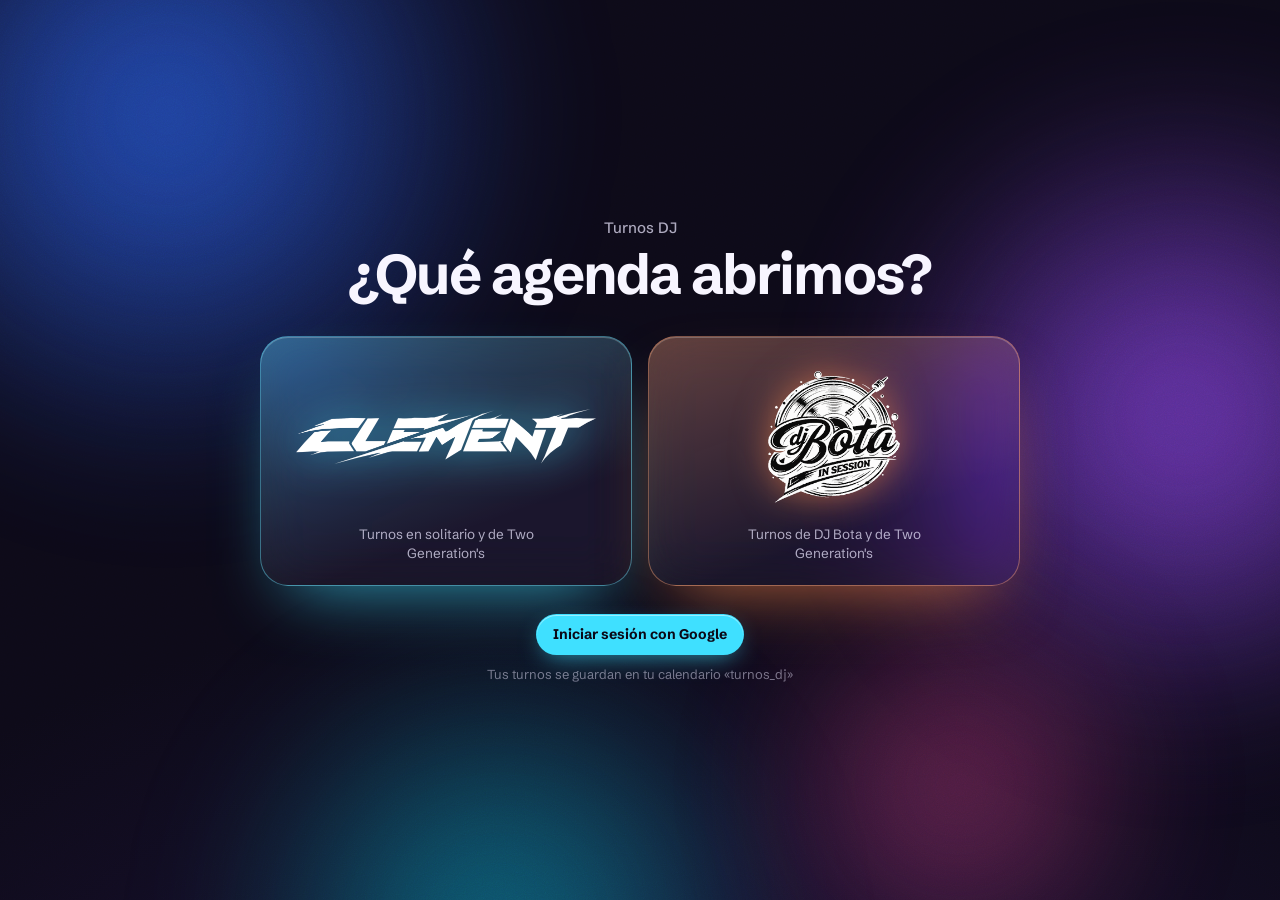
==== commit aa19ce79: "Turnos DJ: calendario «turnos_dj» por cuenta y Two Generation's en los dos - Cada cuenta de Google u" ====
--- a/turnos/index.html
+++ b/turnos/index.html
@@ -25,7 +25,7 @@
 <!-- Pantalla de selección de agenda -->
 <div id="selector">
     <div class="sel-box">
-    <p class="sel-kicker">Turnos de Nexora</p>
+    <p class="sel-kicker">Turnos DJ</p>
     <h1>¿Qué agenda abrimos?</h1>
     <div class="owners">
       <button class="owner o-clement" style="--oc:var(--clement)" data-act="own" data-own="Clement" aria-label="Abrir la agenda de CLEMENT">
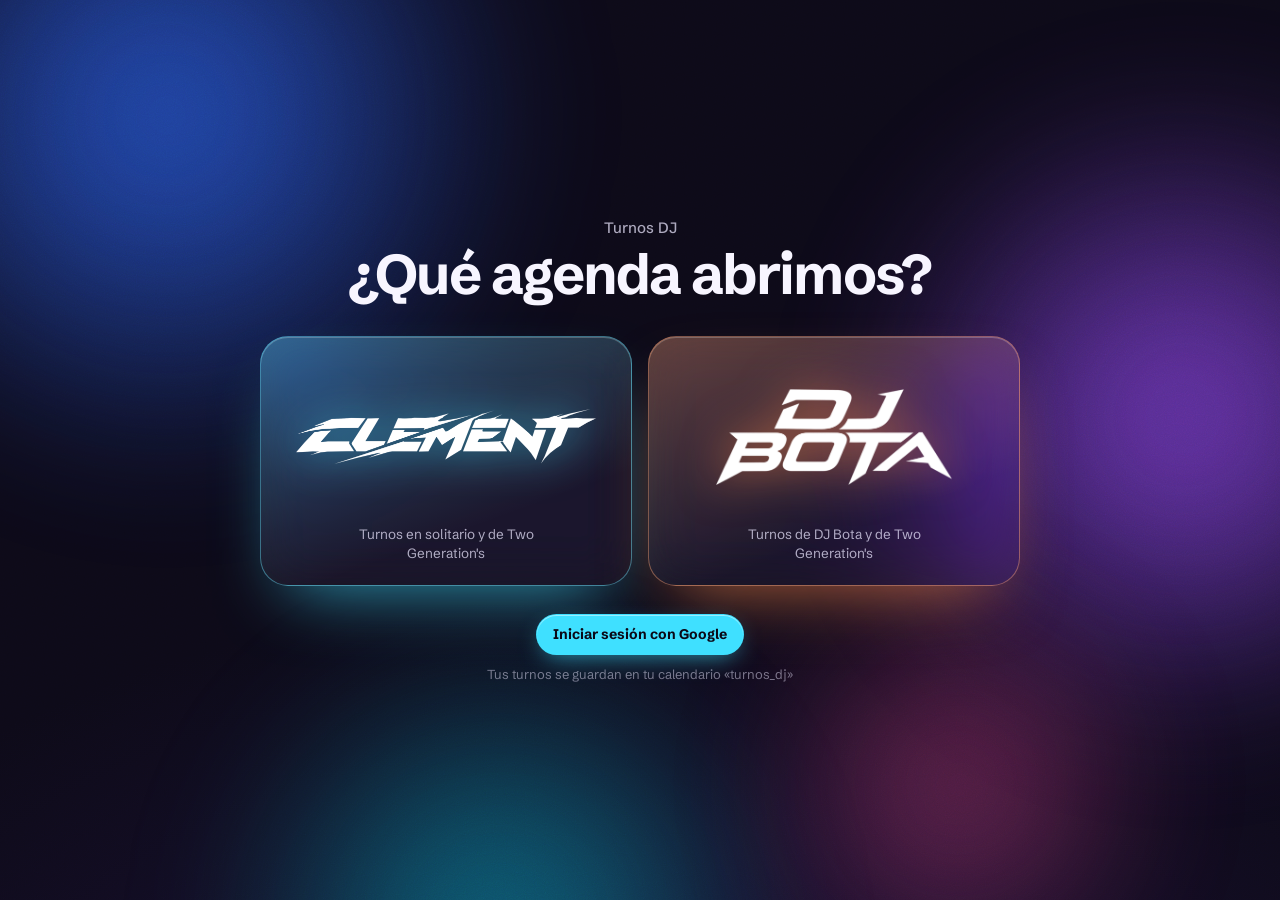
==== commit 3bac1889: "Turnos DJ: nuevo logo de DJ BOTA - Sustituye el logo redondo de vinilo por el nuevo logotipo de DJ B" ====
--- a/turnos/index.html
+++ b/turnos/index.html
@@ -33,7 +33,7 @@
         <span class="ro">Turnos en solitario y de Two Generation's</span>
       </button>
       <button class="owner o-bota" style="--oc:var(--bota)" data-act="own" data-own="DJ Bota" aria-label="Abrir la agenda de DJ Bota">
-        <span class="owner-art"><img class="disc" src="img/bota.png" alt="DJ Bota"></span>
+        <span class="owner-art"><img class="wordmark" src="img/djbota.png" alt="DJ BOTA"><i class="slash" aria-hidden="true"></i></span>
         <span class="ro">Turnos de DJ Bota y de Two Generation's</span>
       </button>
     </div>
--- a/turnos/app.css
+++ b/turnos/app.css
@@ -85,9 +85,8 @@
 .topbar{position:sticky;top:calc(var(--safe-t) + 10px);z-index:30;display:flex;align-items:center;justify-content:space-between;gap:10px;padding:8px 8px 8px 10px;border-radius:999px;margin-bottom:22px}
 .who{display:flex;align-items:center;gap:10px;min-width:0;padding:4px 12px 4px 6px;border-radius:999px;transition:background .25s}
 .who:hover{background:rgba(255,255,255,.08)}
-.who .wm{height:26px;width:auto;filter:drop-shadow(0 0 12px color-mix(in srgb,var(--clement) 55%,transparent))}
-.who .disc{width:34px;height:34px;filter:invert(1);flex:none}
-.who .nm{font-family:var(--font-d);font-weight:900;font-size:24px;letter-spacing:.01em;line-height:1}
+.who .wm{height:26px;width:auto;filter:drop-shadow(0 0 12px color-mix(in srgb,var(--accent) 55%,transparent))}
+.who .wm.two{height:36px}                       /* logo de DJ BOTA: dos líneas */
 .who .sw{color:var(--text3);display:flex}
 .who .sw svg{width:15px;height:15px}
 .tabs{display:none;gap:4px;padding:4px;border-radius:999px;background:rgba(0,0,0,.18);box-shadow:inset 0 1px 2px rgba(0,0,0,.25)}
@@ -359,24 +358,27 @@
 .owner:active{transform:scale(.97)}
 .owner .ro{font-size:13.5px;color:var(--text2);max-width:24ch}
 .owner-art{position:relative;flex:1;display:flex;align-items:center;justify-content:center;width:100%}
-.o-clement .wordmark{width:100%;max-width:300px;height:auto;filter:drop-shadow(0 0 22px color-mix(in srgb,var(--clement) 60%,transparent));
-  clip-path:polygon(-30% -100%,-30% -100%,-50% 200%,-50% 200%);animation:slashIn .9s var(--ease-out) forwards .55s}
-@keyframes slashIn{to{clip-path:polygon(-30% -100%,140% -100%,120% 200%,-50% 200%)}}
-.o-clement .slash{position:absolute;left:-10%;top:50%;width:120%;height:2px;background:linear-gradient(90deg,transparent,var(--clement),#fff,transparent);transform:rotate(-12deg) scaleX(0);opacity:0;animation:slashLine .8s var(--ease-out) .45s}
-@keyframes slashLine{0%{opacity:1;transform:rotate(-12deg) scaleX(0);transform-origin:left}60%{opacity:1;transform:rotate(-12deg) scaleX(1)}100%{opacity:0;transform:rotate(-12deg) scaleX(1)}}
-.o-bota .disc{width:132px;height:132px;filter:invert(1) drop-shadow(0 0 18px color-mix(in srgb,var(--bota) 60%,transparent));animation:discIn 1.1s var(--ease-out) both .6s}
-.o-bota:hover .disc{animation:spin 1.6s var(--ease-out)}
-@keyframes discIn{from{opacity:0;transform:rotate(-200deg) scale(.6)}}
-@keyframes spin{from{transform:rotate(0)}to{transform:rotate(360deg)}}
+/* Logos: CLEMENT entra con un corte en diagonal y DJ BOTA a toda velocidad; los dos con un destello de su color */
+.owner .wordmark{width:100%;height:auto;filter:drop-shadow(0 0 22px color-mix(in srgb,var(--oc) 60%,transparent));transition:filter .4s}
+.owner:hover .wordmark,.owner:focus-visible .wordmark{filter:drop-shadow(0 0 34px color-mix(in srgb,var(--oc) 90%,transparent))}
+.o-clement .wordmark{max-width:300px;clip-path:polygon(-30% -100%,140% -100%,120% 200%,-50% 200%);animation:slashIn .9s var(--ease-out) backwards .55s}
+@keyframes slashIn{from{clip-path:polygon(-30% -100%,-30% -100%,-50% 200%,-50% 200%)}}
+.o-bota .wordmark{max-width:236px;animation:speedIn .8s var(--ease-out) backwards .62s}
+@keyframes speedIn{
+  from{opacity:0;transform:translateX(-46px) skewX(-14deg);filter:blur(10px) drop-shadow(0 0 22px color-mix(in srgb,var(--oc) 60%,transparent))}
+  to{opacity:1;transform:none;filter:blur(0) drop-shadow(0 0 22px color-mix(in srgb,var(--oc) 60%,transparent))}}
+.slash{--sa:-12deg;position:absolute;left:-10%;top:50%;width:120%;height:2px;transform-origin:left center;background:linear-gradient(90deg,transparent,var(--oc),#fff,transparent);transform:rotate(var(--sa)) scaleX(0);opacity:0;animation:slashLine .8s var(--ease-out) .45s}
+.o-bota .slash{--sa:-5deg;animation-delay:.5s}
+@keyframes slashLine{0%{opacity:1;transform:rotate(var(--sa)) scaleX(0)}60%{opacity:1;transform:rotate(var(--sa)) scaleX(1)}100%{opacity:0;transform:rotate(var(--sa)) scaleX(1)}}
 .sel-foot{margin-top:28px;display:flex;flex-direction:column;align-items:center;gap:10px;animation:glassIn .8s var(--ease-out) both .4s}
 .sel-foot .mail{font-size:13px;color:var(--text3)}
 @media (max-width:560px){
   .owners{grid-template-columns:1fr;gap:12px}
-  .owner{min-height:0;flex-direction:row;padding:22px 20px;text-align:left;gap:16px}
+  .owner{min-height:106px;flex-direction:row;padding:22px 20px;text-align:left;gap:16px}   /* las dos tarjetas igual de altas */
   .owner .ro{max-width:16ch;font-size:13px}
   .owner-art{justify-content:flex-start}
   .o-clement .wordmark{max-width:190px}
-  .o-bota .disc{width:86px;height:86px}
+  .o-bota .wordmark{max-width:150px}
   .sel-box h1{margin-bottom:24px}
 }
 
@@ -427,6 +429,5 @@
 
 @media (prefers-reduced-motion:reduce){
   *,*::before,*::after{animation:none!important;transition:none!important}
-  .o-clement .wordmark{clip-path:none}
   .enter .spark .ln{stroke-dashoffset:0}
 }
